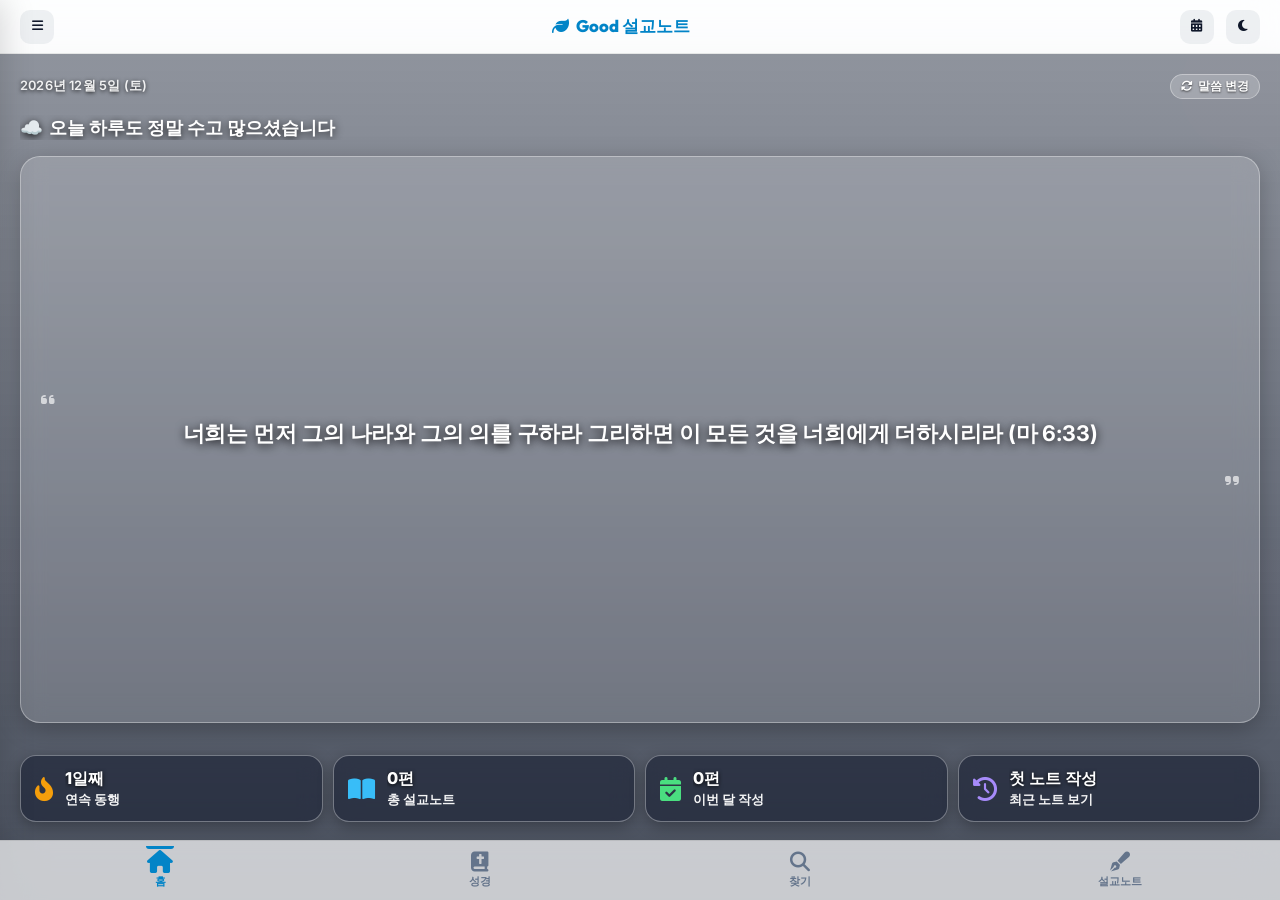
==== index.html @ 9d3edff2 "Initial sermon note app source" ====
<!DOCTYPE html>
<html lang="ko">
<head>
    <meta charset="UTF-8">
    <meta name="viewport" content="width=device-width, initial-scale=1.0, maximum-scale=1.0, user-scalable=no, interactive-widget=resizes-content">
    <title>Good 설교노트 예배앱</title>
    <meta http-equiv="Cache-Control" content="no-cache, no-store, must-revalidate">
    <meta http-equiv="Pragma" content="no-cache">
    <meta http-equiv="Expires" content="0">
    <link rel="stylesheet" href="style.css?v=20261003_0125">
    <link rel="stylesheet" href="modern.css?v=20261003_0125">
    <link rel="stylesheet" href="admin.css?v=20261003_0125">
    <link rel="preconnect" href="https://fonts.googleapis.com">
    <link rel="preconnect" href="https://fonts.gstatic.com" crossorigin>
    <link href="https://fonts.googleapis.com/css2?family=Inter:wght@400;600;800&family=Outfit:wght@500;700;800&family=Nanum+Gothic:wght@400;700;800&family=Nanum+Myeongjo:wght@400;700;800&family=Nanum+Pen+Script&display=swap" rel="stylesheet">
    <link rel="stylesheet" href="https://cdnjs.cloudflare.com/ajax/libs/font-awesome/6.4.0/css/all.min.css">
    
    <style>
        /* 모바일 네이티브 핀치줌 방지 (에디터 커스텀 줌만 작동하도록) */
        body {
            touch-action: pan-x pan-y;
        }
        
        /* 단일 페이지 모드: 페이지 네비게이터 관련 CSS 제거 */

        /* 자동 모드일 때는 성경구절 박스 완전 숨김 */
        .view-container.split-layout:not(.manual-mode) .reference-pane,
        #editor-bible-view:not(.manual-mode) #bible-view {
            display: none !important;
            height: 0 !important;
            min-height: 0 !important;
            max-height: 0 !important;
            border: none !important;
            overflow: hidden !important;
        }

        /* 모바일 화면 수동 모드: 성경 구절 패널을 설교제목 입력(스티키 헤더) 위에 배치 */
        @media (max-width: 768px) {
            .view-container.split-layout:not(.manual-mode) .reference-pane,
            #editor-bible-view:not(.manual-mode) #bible-view,
            .view-container.split-layout:not(.manual-mode) #bible-view {
                display: none !important;
                height: 0 !important;
                min-height: 0 !important;
                max-height: 0 !important;
                padding: 0 !important;
                margin: 0 !important;
                border: none !important;
                overflow: hidden !important;
            }
            .view-container.split-layout.manual-mode .editor-pane {
                display: contents !important;
            }
            .view-container.split-layout.manual-mode .reference-pane,
            #editor-bible-view.manual-mode #bible-view {
                order: 1 !important;
                display: flex !important;
                flex-direction: column !important;
                border-bottom: 2px solid var(--border-color) !important;
                border-top: none !important;
                box-shadow: 0 2px 8px rgba(0,0,0,0.06) !important;
                z-index: 10 !important;
                height: 42px !important;
                max-height: 42px !important;
            }
            .view-container.split-layout.manual-mode .reference-pane.has-verses,
            #editor-bible-view.manual-mode #bible-view.has-verses {
                height: 35dvh !important;
                max-height: 38dvh !important;
            }
            .view-container.split-layout.manual-mode .editor-sticky-header {
                order: 2 !important;
            }
            .view-container.split-layout.manual-mode .editor-area {
                order: 3 !important;
            }
            .editor-focused #editor-bible-view.manual-mode #bible-view {
                display: flex !important;
            }
        }
    </style>

    <!-- PWA Setup -->
    <link rel="manifest" href="manifest.json">
    <meta name="theme-color" content="#38bdf8">
    <meta name="mobile-web-app-capable" content="yes">
    <meta name="apple-mobile-web-app-capable" content="yes">
    <meta name="apple-mobile-web-app-status-bar-style" content="black-translucent">
    <meta name="apple-mobile-web-app-title" content="Good 설교노트">
    <link rel="apple-touch-icon" href="icon-192.png">
    <link rel="icon" type="image/png" href="icon-192.png">

    <!-- Chart.js for visitor graph -->
    <script src="https://cdn.jsdelivr.net/npm/chart.js"></script>
    <script src="https://cdnjs.cloudflare.com/ajax/libs/marked/4.3.0/marked.min.js"></script>

    <script>
        // 캐시 무효화 및 구 서비스 워커 자동 해제 (업데이트 즉시 반영)
        if ('serviceWorker' in navigator) {
            navigator.serviceWorker.getRegistrations().then(registrations => {
                for (let reg of registrations) reg.unregister();
            });
        }
        if ('caches' in window) {
            caches.keys().then(names => {
                for (let name of names) caches.delete(name);
            });
        }
    </script>
</head>
<body class="light-theme">
    <!-- App Custom Splash Screen -->
    <div id="app-splash-screen" style="
        position: fixed;
        inset: 0;
        z-index: 999999;
        background-color: #0f172a;
        background-image: url('splash_image.png');
        background-size: cover;
        background-position: center;
        display: flex;
        flex-direction: column;
        align-items: center;
        justify-content: center;
        transition: opacity 0.8s ease, visibility 0.8s ease;
    ">
        <div style="
            background: rgba(15, 23, 42, 0.7);
            backdrop-filter: blur(8px);
            -webkit-backdrop-filter: blur(8px);
            padding: 2rem 3rem;
            border-radius: 24px;
            text-align: center;
            color: #ffffff;
            box-shadow: 0 10px 40px rgba(0,0,0,0.5);
            display: flex;
            flex-direction: column;
            align-items: center;
            gap: 1rem;
        ">
            <div style="font-size: 3rem; color: #38bdf8; margin-bottom: 0.5rem;"><i class="fas fa-leaf"></i></div>
            <h1 style="font-size: 2rem; font-weight: 800; margin: 0; letter-spacing: -0.5px;">Good 설교노트</h1>
            <p style="font-size: 1rem; color: #e2e8f0; margin: 0; font-weight: 400;">은혜로운 시간을 기록하세요</p>
        </div>
    </div>

    <div class="app-container" id="main-app-container">
                <!-- 1. Home View -->
        <!-- Side Drawer Overlay -->
        <div id="side-drawer-overlay" class="side-drawer-overlay" onclick="closeSideDrawer()"></div>
        <!-- Side Drawer -->
        <div id="side-drawer" class="side-drawer">
            <div class="side-drawer-header">
                <div class="side-drawer-logo"><i class="fas fa-leaf"></i><span>Good 설교노트</span></div>
                <button class="icon-btn" onclick="closeSideDrawer()" style="margin-left:auto;"><i class="fas fa-times"></i></button>
            </div>
            <div class="side-drawer-menu">
                <button class="drawer-menu-item active" id="drawer-all-btn" onclick="switchHomeView('all')">
                    <i class="fas fa-th-list"></i>
                    <span>모두 보기</span>
                </button>
                <div class="drawer-divider"></div>
                <div class="drawer-section-title">예배별 보기</div>
                <div id="drawer-worship-btns"></div>
                <button class="drawer-menu-item drawer-add-btn" onclick="closeSideDrawer(); openWorshipModal();">
                    <i class="fas fa-plus"></i>
                    <span>예배 구분 추가</span>
                </button>
                <div class="drawer-divider"></div>
                <div class="drawer-section-title">기기 이동 / 데이터 관리</div>
                <button class="drawer-menu-item" id="drawer-export-btn" onclick="closeSideDrawer(); exportAppData();">
                    <i class="fas fa-file-export" style="color: #38bdf8;"></i>
                    <span>데이터 백업 (내보내기)</span>
                </button>
                <button class="drawer-menu-item" id="drawer-import-btn" onclick="closeSideDrawer(); triggerImportData();">
                    <i class="fas fa-file-import" style="color: #4ade80;"></i>
                    <span>데이터 복원 (가져오기)</span>
                </button>
                <input type="file" id="import-file-input" accept=".json" style="display:none;" onchange="handleImportFile(event)">
                <div style="margin-top: 1.5rem; padding: 0 0.5rem; font-size: 0.65rem; color: var(--text-muted); line-height: 1.5; opacity: 0.8;">
                    * 모든 설교 기록 및 녹음은 개인 기기에만 안전하게 저장됩니다.<br>
                    * 기기 변경 시 '데이터 백업'과 '데이터 복원'으로 저장된 내용들을 쉽게 옮길 수 있습니다.<br>
                    <br>
                    * AI 기능으로 인해 부득이하게 3주후 유료로 전환되며, 앱에 대한 수익금은 개척교회 성전 건축에 사용됩니다.
                </div>
            </div>
        </div>

        <section id="home-view" class="view-container active">
            <header class="home-header">
                <button class="icon-btn hamburger-btn" id="hamburger-btn" onclick="openSideDrawer()"><i class="fas fa-bars"></i></button>
                <div class="logo" style="cursor:pointer;" onclick="showMainHome()"><i class="fas fa-leaf"></i><span>Good 설교노트</span></div>
                <div class="header-actions">
                    <button class="user-identity-badge" id="user-identity-badge" style="display:none;"><i class="fas fa-user-circle"></i><span>로딩중...</span></button>
                    <button class="icon-btn" id="calendar-toggle-btn"><i class="fas fa-calendar-alt"></i></button>
                    <button class="icon-btn" id="theme-toggle-btn"><i class="fas fa-moon"></i></button>
                </div>
            </header>
            <div class="home-hero modern-faith-card" id="home-hero-card">
                <div class="faith-card-bg-overlay"></div>
                <div class="faith-card-body">
                    <!-- 상단 헤더: 날짜 & 말씀 변경 버튼 -->
                    <div class="faith-card-top-row">
                        <span class="faith-card-date" id="home-date"></span>
                        <button class="faith-refresh-btn" id="btn-refresh-verse" title="새로운 말씀 보기" type="button">
                            <i class="fas fa-sync-alt"></i> <span>말씀 변경</span>
                        </button>
                    </div>

                    <!-- 인사말 -->
                    <div class="home-hero-greeting faith-card-greeting" id="home-greeting"></div>

                    <!-- 중앙 은혜의 말씀 카드 -->
                    <div class="faith-verse-card">
                        <div class="faith-verse-quote-icon top"><i class="fas fa-quote-left"></i></div>
                        <div class="home-hero-verse faith-verse-text" id="home-verse">여호와는 나의 목자시니 내게 부족함이 없으리로다 (시 23:1)</div>
                        <div class="faith-verse-quote-icon bottom"><i class="fas fa-quote-right"></i></div>
                    </div>

                    <!-- 하단 신앙 동행 & 설교노트 요약 대시보드 -->
                    <div class="faith-summary-dashboard">
                        <div class="faith-summary-chip faith-chip-interactive" id="summary-visit-chip" title="꾸준한 은혜의 동행">
                            <i class="fas fa-fire-alt" style="color: #f59e0b;"></i>
                            <div class="summary-chip-info">
                                <span class="summary-chip-val" id="stat-visit-streak">1일째</span>
                                <span class="summary-chip-lbl">연속 동행</span>
                            </div>
                        </div>
                        <div class="faith-summary-chip faith-chip-interactive" id="summary-total-chip" title="작성된 전체 설교노트 (클릭 시 목록으로)">
                            <i class="fas fa-book-open" style="color: #38bdf8;"></i>
                            <div class="summary-chip-info">
                                <span class="summary-chip-val"><span id="stat-total">0</span>편</span>
                                <span class="summary-chip-lbl">총 설교노트</span>
                            </div>
                        </div>
                        <div class="faith-summary-chip faith-chip-interactive" id="summary-month-chip" title="이번 달에 기록한 설교노트 (클릭 시 목록으로)">
                            <i class="fas fa-calendar-check" style="color: #4ade80;"></i>
                            <div class="summary-chip-info">
                                <span class="summary-chip-val"><span id="stat-month">0</span>편</span>
                                <span class="summary-chip-lbl">이번 달 작성</span>
                            </div>
                        </div>
                        <div class="faith-summary-chip faith-chip-interactive" id="summary-latest-note-chip" title="가장 최근 설교노트 열기">
                            <i class="fas fa-history" style="color: #a78bfa;"></i>
                            <div class="summary-chip-info">
                                <span class="summary-chip-val" id="stat-latest-title">최근 작성</span>
                                <span class="summary-chip-lbl">최근 노트 보기</span>
                            </div>
                        </div>
                    </div>
                </div>
            </div>
            <!-- 설교노트 목록 영역 (하단 '설교노트' 탭을 누를 때 말씀카드 대신 보임) -->
            <div class="home-content" id="home-content-area" style="display: none;">
                <!-- 홈 뷰 모드 표시 -->
                <div class="home-view-mode-bar" id="home-view-mode-bar" style="display: flex; justify-content: space-between; align-items: center; gap: 8px;">
                    <span id="home-view-mode-label"><i class="fas fa-church"></i> 예배별 보기</span>
                    <div style="display: flex; gap: 6px; align-items: center;">
                        <button class="header-main-btn" onclick="openNoteMetaModal('create')" title="새 설교 글쓰기" style="background: linear-gradient(135deg, #0284c7, #38bdf8); color: white; border: none; padding: 5px 12px; font-size: 0.8rem; box-shadow: 0 2px 8px rgba(2, 132, 199, 0.3);">
                            <i class="fas fa-pen"></i> <span>새 설교 글쓰기</span>
                        </button>
                    </div>
                </div>
                <div id="home-note-list" class="home-note-list"></div>
                <div id="worship-type-list" class="home-note-list" style="display:none;"></div>
                <button class="home-fab" id="main-new-note-btn" title="새 설교노트 작성"><i class="fas fa-plus"></i></button>
                <div style="padding-bottom:6rem;"></div>
            </div>
        </section>

        <!-- 2. Editor & Bible View (Split Screen) -->
        <section id="editor-bible-view" class="view-container split-layout">
            <div class="editor-pane">
                <div class="editor-sticky-header">
                    <!-- Unified Header Row -->
                    <header class="editor-unified-header">
                        <button class="icon-btn back-btn" id="back-to-home" title="설교노트 목록으로"><i class="fas fa-arrow-left"></i></button>
                        <input type="text" id="note-title" class="title-input seamless-title" placeholder="설교 제목 입력...">
                        <div class="header-actions-right">
                            <button class="icon-btn" id="share-note-btn" title="카톡 공유"><i class="fas fa-share-alt"></i></button>
                            <button class="icon-btn" id="editor-more-options" title="더보기"><i class="fas fa-ellipsis-v"></i></button>
                        </div>
                    </header>

                    <!-- Floating More Menu -->
                    <div class="editor-more-menu popup-menu" id="editor-more-menu" style="display: none;">
                        <button class="menu-item" id="summary-btn"><i class="fas fa-magic"></i> AI 요약</button>
                        <button class="menu-item" id="edit-note-meta-btn"><i class="fas fa-info-circle"></i> 정보 수정</button>
                        <button class="menu-item" id="menu-record-list-btn"><i class="fas fa-list-ul"></i> 녹음 목록</button>
                        <button class="menu-item text-danger" id="delete-note-btn"><i class="fas fa-trash-alt"></i> 삭제</button>
                        <div class="menu-divider"></div>
                        <div class="menu-section-title">성경 모드</div>
                        <div class="segmented-control" id="auto-insert-toggle" style="margin: 5px 15px; justify-content: center;">
                            <button class="control-btn" data-mode="manual">수동</button>
                            <button class="control-btn" data-mode="auto">자동</button>
                        </div>
                        <div class="menu-section-title">성경 역본</div>
                        <div class="version-buttons" id="bible-version-btns" style="margin: 5px 15px; justify-content: center;">
                            <button class="v-btn active" data-version="NKRV">개역개정</button>
                            <button class="v-btn" data-version="KKJV">흠정역</button>
                        </div>
                    </div>

                    <!-- Single Scrolling Format Toolbar -->
                    <div class="rich-toolbar modern-format-toolbar">
                        <div class="tf-main-row" style="padding: 0 6px; width:100%; gap:4px; display: flex;">
                            <!-- 글씨 토글 버튼 -->
                            <button class="toolbar-btn-large tb-text-toggle" id="btn-text-toggle" title="글씨 서식" style="flex: 1; padding: 0 2px; font-size: 0.85rem;">
                                <i class="fas fa-font"></i><span>글씨</span>
                            </button>

                            <!-- 노트펜 토글 버튼 -->
                            <button class="toolbar-btn-large tb-notepen-toggle" id="btn-notepen-toggle" title="노트펜 서식" style="flex: 1; padding: 0 2px; font-size: 0.85rem;">
                                <i class="fas fa-pen-nib"></i><span>노트펜</span>
                            </button>

                            <!-- 배경 설정 버튼 -->
                            <button class="toolbar-btn-large" id="btn-page-style" title="노트 스타일 설정" style="flex: 1; padding: 0 2px; font-size: 0.85rem;">
                                <i class="fas fa-paint-roller"></i><span>배경</span>
                            </button>



                            <!-- 녹음 토글 버튼 -->
                            <button class="toolbar-btn-large" id="btn-record-toggle" title="설교 녹음" style="flex: 1; padding: 0 2px; font-size: 0.85rem;">
                                <i class="fas fa-microphone"></i><span>녹음</span>
                            </button>

                            <!-- 공통 되돌리기 버튼 -->
                            <button class="toolbar-btn-large" id="btn-unified-undo" title="되돌리기" style="flex-shrink: 0; padding: 0 5px; font-size: 0.85rem;">
                                <i class="fas fa-undo"></i>
                            </button>
                        </div>
                    </div>




                    <!-- Expandable Panels Container -->
                    <div class="expanded-panels-wrapper" style="width:100%; background:var(--bg-card); overflow-x:auto;">
                        <!-- 글씨 관련 패널 (토글) -->
                        <div class="text-format-panel" id="text-format-panel" style="display:none; flex-direction:column; padding:8px 12px;">
                            <div class="tf-main-row" style="gap:6px;">
                                <button class="toolbar-btn tb-style tb-bold" id="btn-bold" title="굵게"><i class="fas fa-bold"></i></button>
                                <button class="toolbar-btn tb-style tb-italic" id="btn-italic" title="기울임"><i class="fas fa-italic"></i></button>
                                
                                <div class="tb-divider"></div>
                                
                                <button class="toolbar-btn tb-color-font" id="btn-color-toggle" title="글자 색상"><i class="fas fa-font"></i></button>
                                <button class="toolbar-btn tb-highlight" id="btn-highlight-toggle" title="형광펜"><i class="fas fa-highlighter"></i></button>
                                
                                <div class="tb-divider"></div>

                                <!-- Font Size Trigger Button -->
                                <button class="toolbar-btn" id="btn-font-size-toggle" title="글자 크기" style="width: auto; padding: 0 6px;">
                                    <span id="current-font-size-display" style="font-size: 0.85rem; font-weight:bold;">17</span><i class="fas fa-chevron-down" style="font-size:0.6rem; margin-left:4px;"></i>
                                </button>

                                <!-- Font Family Trigger Button -->
                                <button class="toolbar-btn" id="btn-font-family-toggle" title="글꼴(폰트)" style="padding: 0 8px; width: auto; min-width: 80px; white-space: nowrap; flex-shrink: 0;">
                                    <span id="current-font-family-display" style="font-size: 0.85rem;">맑은고딕</span><i class="fas fa-chevron-down" style="font-size:0.6rem; margin-left:4px;"></i>
                                </button>

                            </div>

                            <div class="tf-expand-row" id="row-color-font" style="display: none; padding-top:8px;">
                                <i class="fas fa-font" style="color:var(--text-muted); font-size:14px; margin-right:2px;"></i>
                                <div class="color-swatch direct-swatch" style="background: #0f172a;" data-cmd="foreColor" data-color="#0f172a" title="검정"></div>
                                <div class="color-swatch direct-swatch" style="background: #ffffff; border: 1px solid #d1d5db;" data-cmd="foreColor" data-color="#ffffff" title="흰색"></div>
                                <div class="color-swatch direct-swatch" style="background: #ef4444;" data-cmd="foreColor" data-color="#ef4444" title="빨강"></div>
                                <div class="color-swatch direct-swatch" style="background: #22c55e;" data-cmd="foreColor" data-color="#22c55e" title="초록"></div>
                                <div class="color-swatch direct-swatch" style="background: #3b82f6;" data-cmd="foreColor" data-color="#3b82f6" title="파랑"></div>
                                <div class="color-swatch direct-swatch" style="background: #a855f7;" data-cmd="foreColor" data-color="#a855f7" title="보라"></div>
                            </div>

                            <div class="tf-expand-row" id="row-color-highlight" style="display: none; padding-top:8px;">
                                <i class="fas fa-highlighter" style="color:var(--text-muted); font-size:14px; margin-right:2px;"></i>
                                <div class="color-swatch direct-swatch" style="background: transparent; border: 1px dashed var(--text-muted);" data-cmd="backColor" data-color="rgba(0,0,0,0)" title="지우기"></div>
                                <div class="color-swatch direct-swatch" style="background: #fef08a;" data-cmd="backColor" data-color="#fef08a"></div>
                                <div class="color-swatch direct-swatch" style="background: #bbf7d0;" data-cmd="backColor" data-color="#bbf7d0"></div>
                                <div class="color-swatch direct-swatch" style="background: #bfdbfe;" data-cmd="backColor" data-color="#bfdbfe"></div>
                                <div class="color-swatch direct-swatch" style="background: #fbcfe8;" data-cmd="backColor" data-color="#fbcfe8"></div>
                            </div>

                            <div class="tf-expand-row" id="row-font-size-main" style="display: none; padding-top:8px; align-items:center; gap:8px; overflow-x:auto; flex-wrap:nowrap; white-space:nowrap; justify-content:flex-start;">
                                <button class="toolbar-btn" id="btn-fs-mode-toggle" style="flex-shrink:0; width:auto; padding: 6px 12px; font-size: 0.95rem; font-weight: bold; border: 1px solid var(--border-color);">개별</button>
                                
                                <div id="row-font-size-default" style="display: flex; align-items:center; flex-direction:row; gap:4px; flex-shrink:0;">
                                    <button class="toolbar-btn font-size-btn default-fs-btn" data-size="12" style="width: auto; padding: 4px 10px; font-size: 0.9rem;">12</button>
                                    <button class="toolbar-btn font-size-btn default-fs-btn" data-size="14" style="width: auto; padding: 4px 10px; font-size: 0.9rem;">14</button>
                                    <button class="toolbar-btn font-size-btn default-fs-btn" data-size="16" style="width: auto; padding: 4px 10px; font-size: 0.9rem;">16</button>
                                    <button class="toolbar-btn font-size-btn default-fs-btn active" data-size="17" style="width: auto; padding: 4px 10px; font-size: 0.9rem;">17</button>
                                    <button class="toolbar-btn font-size-btn default-fs-btn" data-size="18" style="width: auto; padding: 4px 10px; font-size: 0.9rem;">18</button>
                                    <button class="toolbar-btn font-size-btn default-fs-btn" data-size="20" style="width: auto; padding: 4px 10px; font-size: 0.9rem;">20</button>
                                    <button class="toolbar-btn font-size-btn default-fs-btn" data-size="24" style="width: auto; padding: 4px 10px; font-size: 0.9rem;">24</button>
                                </div>

                                <div id="row-font-size-indiv" style="display: none; align-items:center; flex-direction:row; gap:4px; flex-shrink:0;">
                                    <button class="toolbar-btn font-size-btn indiv-fs-btn" data-size="3" style="width: auto; padding: 4px 10px; font-size: 0.9rem;">12</button>
                                    <button class="toolbar-btn font-size-btn indiv-fs-btn" data-size="4" style="width: auto; padding: 4px 10px; font-size: 0.9rem;">14</button>
                                    <button class="toolbar-btn font-size-btn indiv-fs-btn" data-size="5" style="width: auto; padding: 4px 10px; font-size: 0.9rem;">16</button>
                                    <button class="toolbar-btn font-size-btn indiv-fs-btn" data-size="6" style="width: auto; padding: 4px 10px; font-size: 0.9rem;">18</button>
                                    <button class="toolbar-btn font-size-btn indiv-fs-btn" data-size="7" style="width: auto; padding: 4px 10px; font-size: 0.9rem;">24</button>
                                </div>
                            </div>

                            <div class="tf-expand-row" id="row-font-family-options" style="display: none; padding-top:12px; padding-bottom:12px; flex-direction:row; flex-wrap:nowrap; gap:20px; overflow-x:auto;">
                                <button class="toolbar-btn ff-btn active" data-family="'Malgun Gothic', '맑은 고딕', sans-serif" style="font-family: 'Malgun Gothic', '맑은 고딕', sans-serif; width: auto; padding: 8px 16px; white-space:nowrap; flex-shrink:0;">맑은고딕</button>
                                <button class="toolbar-btn ff-btn" data-family="'Batang', '바탕', serif" style="font-family: 'Batang', '바탕', serif; width: auto; padding: 8px 16px; white-space:nowrap; flex-shrink:0;">바탕</button>
                                <button class="toolbar-btn ff-btn" data-family="'Dotum', '돋움', sans-serif" style="font-family: 'Dotum', '돋움', sans-serif; width: auto; padding: 8px 16px; white-space:nowrap; flex-shrink:0;">돋움</button>
                                <button class="toolbar-btn ff-btn" data-family="'Gulim', '굴림', sans-serif" style="font-family: 'Gulim', '굴림', sans-serif; width: auto; padding: 8px 16px; white-space:nowrap; flex-shrink:0;">굴림</button>
                                <button class="toolbar-btn ff-btn" data-family="'Gungsuh', '궁서', serif" style="font-family: 'Gungsuh', '궁서', serif; width: auto; padding: 8px 16px; white-space:nowrap; flex-shrink:0;">궁서</button>
                                <button class="toolbar-btn ff-btn" data-family="'Inter', sans-serif" style="font-family: 'Inter', sans-serif; width: auto; padding: 8px 16px; white-space:nowrap; flex-shrink:0;">Inter</button>
                                <button class="toolbar-btn ff-btn" data-family="'Nanum Gothic', sans-serif" style="font-family: 'Nanum Gothic', sans-serif; width: auto; padding: 8px 16px; white-space:nowrap; flex-shrink:0;">나눔고딕</button>
                                <button class="toolbar-btn ff-btn" data-family="'Nanum Myeongjo', serif" style="font-family: 'Nanum Myeongjo', serif; width: auto; padding: 8px 16px; white-space:nowrap; flex-shrink:0;">나눔명조</button>
                                <button class="toolbar-btn ff-btn" data-family="'Nanum Pen Script', cursive" style="font-family: 'Nanum Pen Script', cursive; width: auto; padding: 8px 16px; white-space:nowrap; flex-shrink:0; font-size:1.1rem;">나눔펜</button>
                            </div>
                        </div>

                        <!-- 노트펜 서식 패널 (토글) -->
                        <div class="notepen-format-panel" id="notepen-format-panel" style="display:none; flex-direction:column; padding:8px 12px;">
                            <div class="tf-main-row" style="gap:6px;">
                                <button class="toolbar-btn tb-pen-draw" id="btn-pen-draw-toggle" title="펜쓰기">
                                    <i class="fas fa-pen"></i><span style="font-size:0.7rem;margin-left:4px;">펜쓰기</span>
                                </button>
                                <button class="toolbar-btn tb-pen-highlighter" id="btn-pen-highlight-toggle" title="형광펜">
                                    <i class="fas fa-highlighter"></i><span style="font-size:0.7rem;margin-left:4px;">형광펜</span>
                                </button>
                                <button class="toolbar-btn tb-pen-eraser" id="btn-pen-eraser" title="지우기">
                                    <i class="fas fa-eraser"></i><span style="font-size:0.7rem;margin-left:4px;">지우기</span>
                                </button>

                                <div class="tb-divider"></div>
                                
                                <button class="toolbar-btn pen-clear-btn" id="btn-pen-clear" title="전체 지우기" style="color:#ef4444;">
                                    <i class="fas fa-trash-alt"></i>
                                </button>
                            </div>
                        </div>

                        <!-- 펜쓰기 세부 옵션 -->
                        <div class="tf-expand-row" id="row-pen-draw-options" style="display:none; padding: 6px 12px; gap: 12px;">
                            <div class="pen-color-btns">
                                <button class="pen-color-btn active" data-mode="pen" data-color="#1e293b" style="background:#1e293b;" title="검정"></button>
                                <button class="pen-color-btn" data-mode="pen" data-color="#ef4444" style="background:#ef4444;" title="빨강"></button>
                                <button class="pen-color-btn" data-mode="pen" data-color="#3b82f6" style="background:#3b82f6;" title="파랑"></button>
                                <button class="pen-color-btn" data-mode="pen" data-color="#22c55e" style="background:#22c55e;" title="초록"></button>
                                <button class="pen-color-btn" data-mode="pen" data-color="#a855f7" style="background:#a855f7;" title="보라"></button>
                            </div>
                            <div class="tb-divider"></div>
                            <button class="toolbar-btn pen-size-btn" data-mode="pen" data-size="1" title="아주 가늘게"><span style="display:block;width:1px;height:14px;background:currentColor;border-radius:2px;"></span></button>
                            <button class="toolbar-btn pen-size-btn active" data-mode="pen" data-size="2" title="가늘게"><span style="display:block;width:2px;height:14px;background:currentColor;border-radius:2px;"></span></button>
                            <button class="toolbar-btn pen-size-btn" data-mode="pen" data-size="4" title="보통"><span style="display:block;width:4px;height:14px;background:currentColor;border-radius:2px;"></span></button>
                            <button class="toolbar-btn pen-size-btn" data-mode="pen" data-size="7" title="굵게"><span style="display:block;width:7px;height:14px;background:currentColor;border-radius:2px;"></span></button>
                            <button class="toolbar-btn pen-size-btn" data-mode="pen" data-size="12" title="아주 굵게"><span style="display:block;width:12px;height:14px;background:currentColor;border-radius:2px;"></span></button>
                        </div>

                        <!-- 형광펜 세부 옵션 -->
                        <div class="tf-expand-row" id="row-pen-highlight-options" style="display:none; padding: 6px 12px; gap: 12px;">
                            <div class="pen-color-btns">
                                <button class="pen-color-btn" data-mode="highlighter" data-color="rgba(254, 240, 138, 0.4)" style="background:#fef08a;" title="노랑"></button>
                                <button class="pen-color-btn" data-mode="highlighter" data-color="rgba(187, 247, 208, 0.4)" style="background:#bbf7d0;" title="초록"></button>
                                <button class="pen-color-btn" data-mode="highlighter" data-color="rgba(191, 219, 254, 0.4)" style="background:#bfdbfe;" title="파랑"></button>
                                <button class="pen-color-btn" data-mode="highlighter" data-color="rgba(251, 207, 232, 0.4)" style="background:#fbcfe8;" title="분홍"></button>
                            </div>
                            <div class="tb-divider"></div>
                            <button class="toolbar-btn pen-size-btn" data-mode="highlighter" data-size="10" title="가늘게"><span style="display:block;width:10px;height:14px;background:currentColor;border-radius:2px;opacity:0.6;"></span></button>
                            <button class="toolbar-btn pen-size-btn" data-mode="highlighter" data-size="16" title="보통"><span style="display:block;width:16px;height:14px;background:currentColor;border-radius:2px;opacity:0.6;"></span></button>
                            <button class="toolbar-btn pen-size-btn" data-mode="highlighter" data-size="24" title="굵게"><span style="display:block;width:24px;height:14px;background:currentColor;border-radius:2px;opacity:0.6;"></span></button>
                        </div>

                        <!-- 지우개 세부 옵션 -->
                        <div class="tf-expand-row" id="row-pen-eraser-options" style="display:none; padding: 6px 12px; gap: 12px; justify-content: center;">
                            <span style="font-size: 0.8rem; color: var(--text-muted); align-self: center;">지우개 크기:</span>
                            <button class="toolbar-btn pen-size-btn" data-mode="eraser" data-size="10" title="작게">
                                <span style="display:block;width:10px;height:10px;border:1px solid currentColor;border-radius:50%;"></span>
                            </button>
                            <button class="toolbar-btn pen-size-btn active" data-mode="eraser" data-size="25" title="보통">
                                <span style="display:block;width:20px;height:20px;border:1px solid currentColor;border-radius:50%;"></span>
                            </button>
                            <button class="toolbar-btn pen-size-btn" data-mode="eraser" data-size="50" title="크게">
                                <span style="display:block;width:30px;height:30px;border:1px solid currentColor;border-radius:50%;"></span>
                            </button>
                        </div>

                        <!-- Hidden by default, toggled by btn-page-style -->
                        <div class="page-style-panel" id="page-style-panel" style="display: none; flex-direction:column; padding:8px 12px;">
                            <div class="tf-main-row" style="gap:40px; flex-wrap:nowrap; overflow-x:auto; white-space:nowrap; padding-bottom: 4px;">
                                <button class="toolbar-btn" id="btn-bg-color-toggle" style="width:auto !important; height:auto !important; padding: 4px 10px !important; font-size: 0.85rem !important; flex-shrink:0;"><i class="fas fa-palette" style="margin-right:4px;"></i>배경색</button>
                                <button class="toolbar-btn" id="btn-line-style-toggle" style="width:auto !important; height:auto !important; padding: 4px 10px !important; font-size: 0.85rem !important; flex-shrink:0;"><i class="fas fa-bars" style="margin-right:4px;"></i>줄모양</button>
                                <button class="toolbar-btn" id="btn-line-height-toggle" style="width:auto !important; height:auto !important; padding: 4px 10px !important; font-size: 0.85rem !important; flex-shrink:0;"><i class="fas fa-arrows-alt-v" style="margin-right:4px;"></i>줄간격</button>
                            </div>
                            
                            <div class="style-panel-row" id="row-bg-color" style="display: none; margin-top: 4px;">
                                <div class="bg-swatches-scroll" id="bg-swatches" style="display:flex; gap:12px; flex-wrap:nowrap; overflow-x:auto; padding-bottom:8px;">
                                    <button class="bg-swatch active" data-bg="default" style="flex-shrink:0; background: var(--bg-dark); border: 2px solid var(--accent-primary);"></button>
                                    <button class="bg-swatch" data-bg="#fff8e7" style="flex-shrink:0; background: #fff8e7;"></button>
                                    <button class="bg-swatch" data-bg="#f0fdf4" style="flex-shrink:0; background: #f0fdf4;"></button>
                                    <button class="bg-swatch" data-bg="#eff6ff" style="flex-shrink:0; background: #eff6ff;"></button>
                                    <button class="bg-swatch" data-bg="#fdf4ff" style="flex-shrink:0; background: #fdf4ff;"></button>
                                    <button class="bg-swatch" data-bg="#fff1f2" style="flex-shrink:0; background: #fff1f2;"></button>
                                    <button class="bg-swatch" data-bg="#1e293b" style="flex-shrink:0; background: #1e293b;"></button>
                                    <button class="bg-swatch" data-bg="#422006" style="flex-shrink:0; background: #422006;"></button>
                                </div>
                            </div>
                            <div class="style-panel-row" id="row-line-style" style="display: none; margin-top: 4px; flex-wrap:nowrap; overflow-x:auto; white-space:nowrap; gap:12px; padding-bottom:8px;">
                                <button class="notestyle-btn active" id="note-style-none" data-style="none" style="flex-shrink:0; padding:6px 14px;"><i class="fas fa-file"></i> 기본</button>
                                <button class="notestyle-btn" id="note-style-lined" data-style="lined" style="flex-shrink:0; padding:6px 14px;"><i class="fas fa-align-justify"></i> 줄</button>
                                <button class="notestyle-btn" id="note-style-grid" data-style="grid" style="flex-shrink:0; padding:6px 14px;"><i class="fas fa-th"></i> 격자</button>
                                <button class="notestyle-btn" id="note-style-dotted" data-style="dotted" style="flex-shrink:0; padding:6px 14px;"><i class="fas fa-braille"></i> 점선</button>
                                <button class="notestyle-btn" id="note-style-music" data-style="music" style="flex-shrink:0; padding:6px 14px;"><i class="fas fa-music"></i> 악보</button>
                            </div>
                            <div class="style-panel-row" id="row-line-height" style="display: none; margin-top: 4px; justify-content:center; gap:20px;">
                                <button class="notestyle-btn" id="lh-decrease" style="padding:10px 20px;"><i class="fas fa-compress-alt"></i></button>
                                <span id="lh-display" style="font-weight:700; width:40px; text-align:center; color:var(--text-main); font-size:1.2rem;">1.7</span>
                                <button class="notestyle-btn" id="lh-increase" style="padding:10px 20px;"><i class="fas fa-expand-alt"></i></button>
                            </div>
                        </div>
                    </div><!-- end expanded-panels-wrapper -->

                    <!-- 실시간 받아쓰기 안내 및 상태 바 -->
                    <div id="stt-live-banner" class="stt-live-banner" style="display:none; padding: 6px 12px; background: rgba(16, 185, 129, 0.12); border-top: 1px solid rgba(16, 185, 129, 0.25); border-bottom: 1px solid rgba(16, 185, 129, 0.25); align-items: center; justify-content: space-between; font-size: 0.85rem; width: 100%; box-sizing: border-box;">
                        <div style="display: flex; align-items: center; gap: 8px; flex: 1; min-width: 0;">
                            <span style="display:inline-block; width:9px; height:9px; border-radius:50%; background:#10b981; flex-shrink:0; box-shadow: 0 0 6px #10b981;"></span>
                            <span id="stt-live-text" style="font-weight: 600; color: var(--text-main); overflow: hidden; text-overflow: ellipsis; white-space: nowrap;">🎙️ 실시간 받아쓰기 중... 말씀하세요</span>
                        </div>
                        <button id="btn-stt-stop-banner" type="button" style="margin-left: 8px; flex-shrink: 0; background: #ef4444; color: #ffffff; border: none; border-radius: 6px; padding: 3px 10px; font-size: 0.78rem; font-weight: bold; cursor: pointer;">완료</button>
                    </div>
                </div><!-- end editor-sticky-header -->

                <div class="editor-area" id="editor-area-wrap">
                    <!-- Pages will be dynamically generated by app.js here -->
                </div>
            </div>

            <aside class="reference-pane" id="bible-view">
                <div class="panel-header" style="padding: 4px 8px; min-height: 32px;">
                    <h3 style="margin: 0; font-size: 0.9rem; line-height: 1;"><i class="fas fa-bible"></i> 성경구절</h3>
                    <div class="header-actions" style="display: flex; align-items: center; gap: 6px;">
                        <div class="bible-font-control" style="display: flex; align-items: center; gap: 1px; background: var(--bg-hover); border-radius: 4px; padding: 1px; pointer-events: auto !important;">
                            <button class="icon-btn" id="btn-bible-font-decrease" title="글씨 작게" style="padding: 0; font-size: 0.6rem; width: 16px; height: 16px; min-width: 16px; display: flex; align-items: center; justify-content: center; touch-action: manipulation; pointer-events: auto !important;"><i class="fas fa-minus"></i></button>
                            <span id="bible-font-display" style="font-size: 0.65rem; font-weight: bold; width: 14px; text-align: center; color: var(--text-main); line-height: 1;">15</span>
                            <button class="icon-btn" id="btn-bible-font-increase" title="글자 크게" style="padding: 0; font-size: 0.6rem; width: 16px; height: 16px; min-width: 16px; display: flex; align-items: center; justify-content: center; touch-action: manipulation; pointer-events: auto !important;"><i class="fas fa-plus"></i></button>
                        </div>
                        <span class="verse-count" id="verse-count">0</span>
                    </div>
                </div>
                <div id="verse-gallery" class="verse-gallery">
                    <!-- Verses here -->
                </div>
            </aside>
        </section>

        <!-- 3. Calendar View (Overlay) -->
        <section id="calendar-view" class="view-container calendar-overlay">
            <div class="calendar-card">
                <header class="calendar-header">
                    <button id="prev-month" class="icon-btn"><i class="fas fa-chevron-left"></i></button>
                    <h3 id="calendar-month-year">2026년 5월</h3>
                    <button id="next-month" class="icon-btn"><i class="fas fa-chevron-right"></i></button>
                    <button id="close-calendar" class="icon-btn close-btn"><i class="fas fa-times"></i></button>
                </header>
                <div class="calendar-grid-header">
                    <span>일</span><span>월</span><span>화</span><span>수</span><span>목</span><span>금</span><span>토</span>
                </div>
                <div id="calendar-days" class="calendar-days">
                    <!-- Days injected here -->
                </div>
                <!-- Sliding Pane for Date Notes -->
                <div class="calendar-notes-pane" id="calendar-notes-pane">
                    <header class="pane-header">
                        <button id="back-to-calendar" class="icon-btn pane-back-btn" title="달력으로"><i class="fas fa-chevron-left"></i></button>
                        <h4 id="calendar-pane-date">일자 표시</h4>
                        <button id="close-calendar-pane" class="icon-btn pane-close-btn" title="닫기"><i class="fas fa-times"></i></button>
                    </header>
                    <div id="calendar-pane-list" class="pane-list">
                        <!-- Clicked date sermons list -->
                    </div>
                </div>
            </div>
        </section>

        <!-- 4. Admin View -->
        <section id="admin-view" class="view-container">
            <header class="admin-header">
                <div class="logo">
                    <i class="fas fa-shield-alt"></i>
                    <span>관리자 대시보드</span>
                </div>
                <div class="header-actions">
                    <button class="icon-btn" id="exit-admin-btn" title="관리자 모드 종료">
                        <i class="fas fa-sign-out-alt"></i> 종료
                    </button>
                </div>
            </header>
            <div class="admin-content">
                <div class="admin-stats-container" style="display: flex; justify-content: space-between; margin-bottom: 1.5rem; background: var(--bg-card); padding: 1rem; border-radius: 12px; box-shadow: 0 4px 6px -1px rgba(0, 0, 0, 0.1);">
                    <div style="text-align: center; flex: 1; border-right: 1px solid var(--border-color);">
                        <div style="font-size: 0.8rem; color: var(--text-muted); margin-bottom: 0.3rem;">사용자수</div>
                        <div id="admin-stat-users" style="font-size: 1.5rem; font-weight: 700; color: var(--accent-primary);">0</div>
                    </div>
                    <div style="text-align: center; flex: 1; border-right: 1px solid var(--border-color);">
                        <div style="font-size: 0.8rem; color: var(--text-muted); margin-bottom: 0.3rem;">글입력수</div>
                        <div id="admin-stat-notes" style="font-size: 1.5rem; font-weight: 700; color: var(--accent-primary);">0</div>
                    </div>
                    <div style="text-align: center; flex: 1;">
                        <div style="font-size: 0.8rem; color: var(--text-muted); margin-bottom: 0.3rem;">방문수</div>
                        <div id="admin-stat-visits" style="font-size: 1.5rem; font-weight: 700; color: var(--accent-primary);">0</div>
                    </div>
                </div>
                
                <!-- Visitor Chart Area -->
                <div class="admin-chart-container" style="background: var(--bg-card); border-radius: 12px; padding: 1rem; box-shadow: 0 4px 6px -1px rgba(0, 0, 0, 0.1); margin-bottom: 1.5rem;">
                    <div style="font-size: 0.9rem; font-weight: 600; color: var(--text-main); margin-bottom: 0.8rem; display: flex; align-items: center; gap: 0.5rem;"><i class="fas fa-chart-line" style="color: var(--accent-primary);"></i> 일간 방문자 추이</div>
                    <div style="position: relative; height: 180px; width: 100%;">
                        <canvas id="visitorChart"></canvas>
                    </div>
                </div>
                
                <div class="admin-search-container" style="display: flex; gap: 0.5rem; margin-bottom: 1.5rem;">
                    <div style="position: relative; flex: 1;">
                        <i class="fas fa-search" style="position: absolute; left: 1rem; top: 50%; transform: translateY(-50%); color: var(--text-muted);"></i>
                        <input type="text" id="admin-user-search" placeholder="성도명을 검색하세요" class="modal-input" style="width: 100%; padding-left: 2.5rem; margin: 0; box-sizing: border-box;">
                    </div>
                    <button id="admin-show-users-btn" class="large-save-btn" style="margin: 0; white-space: nowrap; width: auto; padding: 0 1rem; font-size: 0.85rem; background: var(--accent-secondary); box-sizing: border-box;">전체 사용자</button>
                </div>

                <div class="section-title">조회 결과</div>
                <p style="font-size: 0.85rem; color: var(--text-muted); margin-bottom: 1rem;">
                    * 성도명을 검색하거나 전체 사용자 버튼을 클릭하세요.
                </p>
                <div id="admin-user-list">
                    <!-- Loaded dynamically via JS -->
                </div>
            </div>
        </section>

        <!-- 5. Bible Reader View -->
        <section id="bible-reader-view" class="view-container tab-view">
            <header class="bible-reader-header">
                <div style="display: flex; align-items: center; gap: 8px;">
                    <div class="bible-reader-title">
                        <i class="fas fa-bible"></i>
                        <span>성경</span>
                    </div>
                </div>
                <div class="bible-version-toggle" id="reader-version-toggle">
                    <button class="rv-btn active" data-version="NKRV">개역개정</button>
                    <button class="rv-btn" data-version="KKJV">흠정역</button>
                </div>
            </header>

            <!-- Quick Verse Search Bar (약어로 성경구절 찾기: 요 1 1, 요 1:1 등) -->
            <div class="bible-quick-search-bar" id="bible-quick-search-bar">
                <div class="quick-search-wrap">
                    <i class="fas fa-search quick-search-icon"></i>
                    <input type="text" id="bible-quick-input" placeholder="약어로 구절 찾기 (예: 요 1 1, 요 1:1, 롬 8:28)" autocomplete="off">
                    <button id="bible-quick-btn" class="quick-search-btn" type="button">찾기</button>
                </div>
            </div>

            <!-- Breadcrumb Navigation -->
            <div class="bible-breadcrumb" id="bible-breadcrumb">
                <span class="bc-item active" data-level="books"><i class="fas fa-book"></i> 목록</span>
            </div>

            <!-- Book List -->
            <div class="bible-content-area" id="bible-content-area">
                <div id="bible-book-list" class="bible-book-list">
                    <!-- Rendered by JS -->
                </div>
                <div id="bible-chapter-grid" class="bible-chapter-grid" style="display:none;">
                    <!-- Rendered by JS -->
                </div>
                <div id="bible-verse-view" class="bible-verse-view" style="display:none;">
                    <!-- Rendered by JS -->
                </div>
            </div>
        </section>

        <!-- 6. Bible Search View -->
        <section id="bible-search-view" class="view-container tab-view">
            <header class="bible-search-header">
                <div style="display: flex; align-items: center; gap: 8px;">
                    <div class="bible-search-title">
                        <i class="fas fa-search"></i>
                        <span>성경 찾기</span>
                    </div>
                </div>
                <div class="bible-version-toggle" id="search-version-toggle">
                    <button class="rv-btn active" data-version="NKRV">개역개정</button>
                    <button class="rv-btn" data-version="KKJV">흠정역</button>
                </div>
            </header>
            <div class="bible-search-bar">
                <div class="search-input-wrap">
                    <i class="fas fa-search"></i>
                    <input type="text" id="bible-search-input" placeholder="검색어를 입력하세요 (예: 사랑, 믿음, 은혜)" autocomplete="off">
                    <button class="search-clear-btn" id="search-clear-btn" style="display:none;"><i class="fas fa-times"></i></button>
                </div>
            </div>
            <div class="bible-search-status" id="bible-search-status" style="display:none;"></div>
            <div class="bible-search-results" id="bible-search-results">
                <div class="search-empty-state">
                    <i class="fas fa-bible" style="font-size: 3rem; color: var(--accent-primary); opacity: 0.3; margin-bottom: 1rem;"></i>
                    <p>성경 말씀을 검색해보세요</p>
                    <p style="font-size: 0.8rem; color: var(--text-muted);">개역개정 또는 흠정역에서 키워드로 검색합니다</p>
                </div>
            </div>
        </section>

        <!-- Bottom Tab Bar -->
        <nav id="bottom-tab-bar" class="bottom-tab-bar">
            <button class="tab-btn active" data-tab="home" id="tab-home">
                <i class="fas fa-home"></i>
                <span>홈</span>
            </button>
            <button class="tab-btn" data-tab="bible" id="tab-bible">
                <i class="fas fa-bible"></i>
                <span>성경</span>
            </button>
            <button class="tab-btn" data-tab="search" id="tab-search">
                <i class="fas fa-search"></i>
                <span>찾기</span>
            </button>
            <button class="tab-btn" data-tab="sermon" id="tab-sermon">
                <i class="fas fa-pen-fancy"></i>
                <span>설교노트</span>
            </button>
        </nav>

    </div> <!-- End of app-container -->

    <!-- Admin Password Modal -->
    <div id="admin-password-modal" class="modal-overlay identity-modal-overlay" style="z-index: 10100;">
        <div class="modal-card identity-modal-card">
            <header class="modal-header" style="justify-content: center; margin-bottom: 1rem;">
                <div class="identity-logo" style="margin-bottom: 0;">
                    <i class="fas fa-lock"></i>
                    <span>관리자 인증</span>
                </div>
            </header>
            <div class="modal-body" style="display: flex; flex-direction: column; gap: 1rem;">
                <p style="font-size: 0.85rem; text-align: center; color: var(--text-muted); line-height: 1.4;">
                    관리자용 비밀번호를 입력해주세요.
                </p>
                <div class="identity-form-group">
                    <input type="password" id="input-admin-password" class="modal-input identity-input" placeholder="비밀번호 입력" autocomplete="off" style="text-align: center; letter-spacing: 0.2rem; font-size: 1.1rem;">
                </div>
                <div style="display: flex; gap: 0.5rem; margin-top: 0.5rem;">
                    <button id="admin-password-cancel-btn" class="large-save-btn" style="background: rgba(100, 116, 139, 0.15); color: var(--text-main); border: 1px solid var(--border-color); box-shadow: none; flex: 1;">취소</button>
                    <button id="admin-password-confirm-btn" class="large-save-btn" style="flex: 1; margin-top: 0;">확인</button>
                </div>
            </div>
        </div>
    </div>

    <!-- Record List Modal -->
    <div id="record-list-modal" class="modal-overlay identity-modal-overlay" style="z-index: 10100;">
        <div class="modal-card identity-modal-card" style="max-width: 400px; width: 90%;">
            <header class="modal-header" style="justify-content: space-between; margin-bottom: 1rem;">
                <div class="identity-logo" style="margin-bottom: 0; display: flex; align-items: center; gap: 0.5rem;">
                    <i class="fas fa-list-ul"></i>
                    <span style="font-size: 1.1rem;">녹음 목록</span>
                </div>
                <button id="record-list-close-btn" class="icon-btn" style="background: transparent; border: none; color: var(--text-main); font-size: 1.2rem;"><i class="fas fa-times"></i></button>
            </header>
            <div class="modal-body" style="display: flex; flex-direction: column; gap: 1rem; max-height: 60vh; overflow-y: auto;">
                <div id="record-list-container" style="display: flex; flex-direction: column; gap: 0.5rem;">
                    <!-- Record items will be injected here -->
                </div>
            </div>
        </div>
    </div>

    <!-- User Identity Modal (소셜 로그인 - 제거됨) -->
    <div id="user-identity-modal" class="modal-overlay identity-modal-overlay" style="display: none !important;">
        <div class="modal-card identity-modal-card">
            <div class="identity-modal-header">
                <div class="identity-logo">
                    <i class="fas fa-leaf"></i>
                    <span>Good 설교노트 예배앱</span>
                </div>
                <p class="identity-subtitle">소셜 계정으로 로그인하시면<br>모든 기기에서 기록이 연동됩니다.</p>
            </div>
            <div class="modal-body" style="display: flex; flex-direction: column; gap: 1rem;">
                <button id="btn-login-google" class="large-save-btn" style="background: white; color: #3c4043; border: 1px solid #dadce0; font-weight: 600; display: flex; align-items: center; justify-content: center; gap: 0.5rem;">
                    <img src="https://www.gstatic.com/firebasejs/ui/2.0.0/images/auth/google.svg" style="width: 18px; height: 18px;" />
                    Google로 로그인
                </button>
                <button id="btn-login-kakao" class="large-save-btn" style="background: #FEE500; color: #000000; border: none; font-weight: 600; display: flex; align-items: center; justify-content: center; gap: 0.5rem;">
                    <i class="fas fa-comment"></i>
                    카카오로 로그인
                </button>
                <button id="btn-login-naver" class="large-save-btn" style="background: #03C75A; color: #FFFFFF; border: none; font-weight: 600; display: flex; align-items: center; justify-content: center; gap: 0.5rem;">
                    <strong style="font-size: 1.2rem; margin-right: -2px;">N</strong>
                    네이버로 로그인
                </button>
                <div id="naverIdLogin" style="display:none;"></div>
                
                <button id="btn-guest-login" class="large-save-btn" style="background: rgba(100, 116, 139, 0.15); color: var(--text-main); border: 1px solid var(--border-color); box-shadow: none; margin-top: 0.5rem;">로그인 없이 시작하기</button>
            </div>
        </div>
    </div>

    <!-- Mobile Record Choice Modal -->
    <div id="mobile-record-choice-modal" class="modal-overlay" style="z-index: 10100;">
        <div class="modal-card" style="max-width: 360px; width: 90%; text-align: center;">
            <header class="modal-header" style="justify-content: center; margin-bottom: 0.8rem;">
                <h3 style="font-size: 1.1rem;"><i class="fas fa-microphone-alt" style="color: var(--accent-primary); margin-right: 6px;"></i>녹음 방식 선택</h3>
            </header>
            <div class="modal-body" style="display: flex; flex-direction: column; gap: 0.8rem;">
                <p style="font-size: 0.88rem; color: var(--text-muted); margin: 0; line-height: 1.4;">
                    원하시는 녹음 방식을 선택하세요.
                </p>
                <button id="btn-mobile-rec-only" class="large-save-btn" style="background: linear-gradient(135deg, #0284c7, #2563eb); color: white; display: flex; align-items: center; justify-content: center; gap: 0.5rem; margin-top: 0.5rem;">
                    <i class="fas fa-microphone"></i> 🎙️ 음성 녹음만 (오디오 보관)
                </button>
                <button id="btn-mobile-stt-only" class="large-save-btn" style="background: linear-gradient(135deg, #10b981, #059669); color: white; display: flex; align-items: center; justify-content: center; gap: 0.5rem; margin-top: 0;">
                    <i class="fas fa-keyboard"></i> ✍️ 실시간 받아쓰기 (노트에 즉시 작성)
                </button>
                <button id="btn-mobile-rec-cancel" class="large-save-btn" style="background: rgba(100, 116, 139, 0.15); color: var(--text-main); border: 1px solid var(--border-color); box-shadow: none; margin-top: 0.2rem;">취소</button>
            </div>
        </div>
    </div>

    <!-- Summary Modal -->
    <div id="summary-modal" class="modal-overlay" style="z-index: 10000;">
        <div class="modal-card">
            <header class="modal-header">
                <h3>설교 요약</h3>
                <button id="close-summary-modal" class="icon-btn close-btn" title="닫기"><i class="fas fa-times"></i></button>
            </header>
            <div class="modal-body" style="display: flex; flex-direction: column; gap: 1rem;">
                <div id="summary-content" style="font-size: 0.9rem; line-height: 1.6; color: var(--text-main); background: var(--bg-card); padding: 1rem; border-radius: 8px; border: 1px solid var(--border-color); max-height: 300px; overflow-y: auto;"></div>
                <div style="display: flex; gap: 0.5rem;">
                    <button id="summary-delete-btn" class="large-save-btn" style="flex: 1; background: #95a5a6; color: white; border: none; font-size: 0.9rem;"><i class="fas fa-trash-alt"></i> 삭제</button>
                    <button id="summary-share-btn" class="large-save-btn" style="flex: 1; background: #fee500; color: #000000; border: none; font-size: 0.9rem;"><i class="fas fa-comment"></i> 카톡</button>
                    <button id="summary-ok-btn" class="large-save-btn" style="flex: 1; margin-top: 0;">확인</button>
                </div>
            </div>
        </div>
    </div>

    <!-- Add Worship Type Modal -->
    <div id="worship-modal" class="modal-overlay">
        <div class="modal-card">
            <header class="modal-header">
                <h3>새 예배 구분 추가</h3>
                <button id="close-worship-modal" class="icon-btn close-btn" title="닫기"><i class="fas fa-times"></i></button>
            </header>
            <div class="modal-body">
                <input type="text" id="new-worship-name" class="modal-input" placeholder="예: 주일예배, 금요예배, 청년부예배">
                <button id="save-worship-type" class="large-save-btn">추가하기</button>
            </div>
        </div>
    </div>


    <!-- New Sermon Setup Modal -->
    <div id="new-note-modal" class="modal-overlay">
        <div class="modal-card">
            <header class="modal-header">
                <h3 id="meta-modal-title">새 설교 기록 시작</h3>
                <button id="close-new-note-modal" class="icon-btn close-btn" title="닫기"><i class="fas fa-times"></i></button>
            </header>
            <div class="modal-body" style="display: flex; flex-direction: column; gap: 1rem;">
                <div class="form-group" style="display: flex; flex-direction: column; gap: 0.35rem; align-items: flex-start; width: 100%;">
                    <label style="font-size: 0.8rem; font-weight: 800; color: var(--text-muted);">예배 구분 (프로젝트)</label>
                    <select id="modal-note-worship-type" class="modal-input" style="width: 100%; appearance: none; -webkit-appearance: none; background-image: url('data:image/svg+xml;charset=US-ASCII,%3Csvg%20xmlns%3D%22http%3A%2F%2Fwww.w3.org%2F2000%2Fsvg%22%20width%3D%22292.4%22%20height%3D%22292.4%22%3E%3Cpath%20fill%3D%22%2364748B%22%20d%3D%22M287%2069.4a17.6%2017.6%200%200%200-13-5.4H18.4c-5%200-9.3%201.8-12.9%205.4A17.6%2017.6%200%200%200%200%2082.2c0%205%201.8%209.3%205.4%2012.9l128%20127.9c3.6%203.6%207.8%205.4%2012.8%205.4s9.2-1.8%2012.8-5.4L287%2095c3.5-3.5%205.4-7.8%205.4-12.8%200-5-1.9-9.2-5.5-12.8z%22%2F%3E%3C%2Fsvg%3E'); background-repeat: no-repeat; background-position: right 12px top 50%; background-size: 10px auto; padding-right: 30px;">
                        <!-- Injected via JS -->
                    </select>
                </div>
                <div class="form-group" style="display: flex; flex-direction: column; gap: 0.35rem; align-items: flex-start; width: 100%;">
                    <label style="font-size: 0.8rem; font-weight: 800; color: var(--text-muted);">예배 날짜</label>
                    <input type="date" id="modal-note-date" class="modal-input" style="width: 100%;">
                </div>
                <footer class="modal-footer" style="margin-top: 1.5rem;">
                    <button class="primary-btn" id="save-new-note" style="width: 100%; border-radius: 12px; padding: 1rem; font-weight: 700;">시작하기</button>
                </footer>
            </div> <!-- End modal-body -->
        </div> <!-- End modal-card -->
    </div> <!-- End modal-overlay -->


    <script src="https://cdnjs.cloudflare.com/ajax/libs/marked/4.3.0/marked.min.js"></script>
    <!-- Firebase SDK (Compat) -->
    <!-- Summary Loading Overlay -->
    <div id="summary-loading-overlay" style="
        display: none;
        position: fixed;
        inset: 0;
        background: rgba(0,0,0,0.55);
        backdrop-filter: blur(6px);
        -webkit-backdrop-filter: blur(6px);
        z-index: 99999;
        align-items: center;
        justify-content: center;
        flex-direction: column;
        gap: 1.2rem;
    ">
        <div style="
            background: var(--bg-card);
            border-radius: 24px;
            padding: 2rem 2.5rem;
            display: flex;
            flex-direction: column;
            align-items: center;
            gap: 1rem;
            box-shadow: 0 20px 60px rgba(0,0,0,0.3);
            min-width: 220px;
            text-align: center;
        ">
            <div style="
                width: 52px; height: 52px;
                border: 4px solid rgba(2,132,199,0.2);
                border-top-color: var(--accent-primary);
                border-radius: 50%;
                animation: spin 0.9s linear infinite;
            "></div>
            <div style="font-size: 1rem; font-weight: 700; color: var(--text-main);">AI 요약 중입니다</div>
            <div style="font-size: 0.8rem; color: var(--text-muted);">잠시만 기다려 주세요...</div>
        </div>
    </div>

    <div id="toast" class="toast">저장되었습니다.</div>
    <script src="app.js?v=20261003_0125"></script>
</body>
</html>
---- style.css ----
:root {
    /* Default: Light Theme */
    --bg-dark: #f8fafc;
    --bg-card: #ffffff;
    --bg-sidebar: #ffffff;
    --accent-primary: #0284c7;
    --accent-secondary: #4f46e5;
    --text-main: #0f172a;
    --text-muted: #64748b;
    --border-color: rgba(0, 0, 0, 0.08);
    --glass-bg: rgba(255, 255, 255, 0.7);
    --shadow-lg: 0 10px 25px -5px rgba(0, 0, 0, 0.05);
    --transition-smooth: all 0.3s cubic-bezier(0.4, 0, 0.2, 1);
}

body.dark-theme {
    --bg-dark: #0f172a;
    --bg-card: rgba(30, 41, 59, 0.7);
    --bg-sidebar: #1e293b;
    --accent-primary: #38bdf8;
    --accent-secondary: #818cf8;
    --text-main: #f8fafc;
    --text-muted: #94a3b8;
    --border-color: rgba(255, 255, 255, 0.1);
    --glass-bg: rgba(15, 23, 42, 0.8);
    --shadow-lg: 0 20px 50px rgba(0, 0, 0, 0.3);
}

* {
    margin: 0;
    padding: 0;
    box-sizing: border-box;
    -webkit-font-smoothing: antialiased;
}

html, body {
    margin: 0;
    padding: 0;
    width: 100%;
    height: 100%;
    overflow: hidden !important;
    position: fixed;
    top: 0;
    left: 0;
    right: 0;
    bottom: 0;
}

body {
    font-family: 'Inter', 'Pretendard', sans-serif;
    background-color: var(--bg-dark);
    color: var(--text-main);
    transition: background-color 0.5s ease;
}

h1, h2, h3, .logo {
    font-family: 'Outfit', sans-serif;
}

.app-container {
    position: absolute;
    top: 0;
    bottom: 0;
    left: 0;
    right: 0;
    display: flex;
    flex-direction: column;
    overflow: hidden;
}

/* View Containers */
.view-container {
    display: none;
    height: 100vh;
    width: 100vw;
    overflow-y: auto;
    background: var(--bg-dark);
}

.view-container.active {
    display: flex;
    flex-direction: column;
}

/* ============================================================
   HOME SCREEN - PREMIUM REDESIGN
   ============================================================ */

/* Top Bar */
.home-header {
    padding: 0.6rem 1.25rem;
    display: flex;
    justify-content: space-between;
    align-items: center;
    background: var(--glass-bg);
    backdrop-filter: blur(16px);
    -webkit-backdrop-filter: blur(16px);
    border-bottom: 1px solid var(--border-color);
    position: sticky;
    top: 0;
    z-index: 100;
    flex-shrink: 0;
}

.home-header .logo {
    font-size: 1.05rem;
    font-weight: 800;
    display: flex;
    align-items: center;
    gap: 0.4rem;
    color: var(--accent-primary);
}

/* Hero Banner */
.home-hero {
    background: linear-gradient(135deg, var(--accent-primary) 0%, var(--accent-secondary) 100%);
    padding: 1.4rem 1.4rem 1.2rem;
    display: flex;
    justify-content: space-between;
    align-items: flex-end;
    flex-shrink: 0;
    position: relative;
    overflow: visible;
}

.home-hero::before {
    content: '';
    position: absolute;
    top: -30px; right: -30px;
    width: 130px; height: 130px;
    border-radius: 50%;
    background: rgba(255,255,255,0.07);
}

.home-hero::after {
    content: '';
    position: absolute;
    bottom: -40px; right: 60px;
    width: 90px; height: 90px;
    border-radius: 50%;
    background: rgba(255,255,255,0.05);
}

.home-hero-greeting {
    font-size: clamp(0.85rem, 4vw, 1.05rem);
    font-weight: 700;
    color: #ffffff;
    text-shadow: 0 1px 4px rgba(0,0,0,0.9), 0 0 2px rgba(0,0,0,0.7);
    margin-bottom: 0.3rem;
    white-space: nowrap;
    overflow: hidden;
    text-overflow: ellipsis;
}

.home-hero-verse {
    font-size: clamp(0.75rem, 3.8vw, 0.92rem);
    font-weight: 600;
    color: #ffffff;
    margin-bottom: 0.5rem;
    text-shadow: 0 1px 4px rgba(0,0,0,0.9), 0 0 2px rgba(0,0,0,0.7);
    line-height: 1.4;
    white-space: normal;
    word-break: keep-all;
    overflow: visible;
}

.home-hero-date {
    font-size: clamp(0.65rem, 3vw, 0.78rem);
    color: #ffffff;
    text-shadow: 0 1px 3px rgba(0,0,0,0.9);
    font-weight: 500;
    white-space: nowrap;
    overflow: hidden;
    text-overflow: ellipsis;
}

.home-stats {
    display: flex;
    flex-direction: column;
    align-items: flex-end;
    gap: 0.35rem;
    z-index: 2;
    flex-shrink: 0;
    color: #ffffff;
    text-shadow: 0 1px 4px rgba(0,0,0,0.9), 0 0 2px rgba(0,0,0,0.7);
}

.stat-chip {
    font-size: 0.7rem;
    font-weight: 700;
    background: rgba(0,0,0,0.45);
    color: #ffffff;
    border: 1px solid rgba(255,255,255,0.2);
    padding: 0.25rem 0.6rem;
    border-radius: 20px;
    display: flex;
    align-items: center;
    gap: 0.3rem;
    white-space: nowrap;
    backdrop-filter: blur(4px);
}

/* Home Scrollable Area */
.home-content {
    flex: 1;
    overflow-y: auto;
    -webkit-overflow-scrolling: touch;
    padding: 0;
    position: relative;
}

/* Filter Tabs */
.filter-tabs-wrapper {
    display: flex;
    align-items: center;
    padding: 0.75rem 1rem 0.5rem;
    gap: 0.4rem;
    background: var(--bg-dark);
    position: sticky;
    top: 0;
    z-index: 50;
    border-bottom: 1px solid var(--border-color);
}

.filter-tabs {
    display: flex;
    gap: 0.4rem;
    overflow-x: auto;
    scrollbar-width: none;
    flex: 1;
    padding-bottom: 2px;
}

.filter-tabs::-webkit-scrollbar { display: none; }

.filter-tab {
    white-space: nowrap;
    padding: 0.35rem 0.85rem;
    border-radius: 20px;
    font-size: 0.78rem;
    font-weight: 700;
    border: 1.5px solid var(--border-color);
    background: transparent;
    color: var(--text-muted);
    cursor: pointer;
    transition: all 0.2s;
    flex-shrink: 0;
}

.filter-tab:hover {
    border-color: var(--accent-primary);
    color: var(--accent-primary);
}

.filter-tab.active {
    background: var(--accent-primary);
    border-color: var(--accent-primary);
    color: white;
}

.filter-tab-add {
    width: 30px; height: 30px;
    border-radius: 50%;
    border: 1.5px dashed var(--border-color);
    background: transparent;
    color: var(--text-muted);
    font-size: 0.75rem;
    display: flex;
    align-items: center;
    justify-content: center;
    cursor: pointer;
    flex-shrink: 0;
    transition: all 0.2s;
}

.filter-tab-add:hover {
    border-color: var(--accent-primary);
    color: var(--accent-primary);
}

/* Note Cards List */
.home-note-list {
    display: flex;
    flex-direction: column;
    gap: 0;
    padding: 0.75rem 1rem;
}

.note-group-header {
    font-size: 0.7rem;
    font-weight: 800;
    color: var(--text-muted);
    text-transform: uppercase;
    letter-spacing: 0.08em;
    margin: 1rem 0 0.5rem;
    display: flex;
    align-items: center;
    gap: 0.4rem;
}

.note-group-header::after {
    content: '';
    flex: 1;
    height: 1px;
    background: var(--border-color);
}

/* Rich Note Card */
.note-card {
    background: var(--bg-card);
    border: 1px solid var(--border-color);
    padding: 0;
    border-radius: 16px;
    display: flex;
    cursor: pointer;
    transition: all 0.2s cubic-bezier(0.4,0,0.2,1);
    box-shadow: 0 2px 8px rgba(0,0,0,0.04);
    overflow: hidden;
    margin-bottom: 0.65rem;
}

.note-card:hover {
    transform: translateY(-2px);
    box-shadow: 0 8px 24px rgba(0,0,0,0.1);
    border-color: var(--accent-primary);
}

.note-card:active {
    transform: scale(0.98);
}

.note-card-date-badge {
    display: flex;
    flex-direction: column;
    align-items: center;
    justify-content: center;
    min-width: 52px;
    padding: 0.75rem 0.5rem;
    background: linear-gradient(160deg, var(--accent-primary), var(--accent-secondary));
    color: white;
    flex-shrink: 0;
    border-radius: 0;
}

.note-card-date-day {
    font-size: 1.4rem;
    font-weight: 800;
    line-height: 1;
    font-family: 'Outfit', sans-serif;
}

.note-card-date-month {
    font-size: 0.6rem;
    font-weight: 700;
    opacity: 0.85;
    text-transform: uppercase;
    letter-spacing: 0.05em;
    margin-top: 2px;
}

.note-card-info {
    flex: 1;
    padding: 0.75rem 0.9rem;
    display: flex;
    flex-direction: column;
    gap: 0.3rem;
    min-width: 0;
}

.note-card-info h4 {
    font-size: 0.9rem;
    font-weight: 700;
    color: var(--text-main);
    white-space: nowrap;
    overflow: hidden;
    text-overflow: ellipsis;
    line-height: 1.3;
}

.note-card-info p {
    font-size: 0.7rem;
    color: var(--text-muted);
    display: flex;
    align-items: center;
    gap: 0.3rem;
}

.note-card-tags {
    display: flex;
    gap: 0.3rem;
    flex-wrap: wrap;
    margin-top: 0.1rem;
}

.note-card-chevron {
    display: flex;
    align-items: center;
    padding: 0 0.75rem 0 0.25rem;
    color: var(--text-muted);
    opacity: 0.4;
    font-size: 0.65rem;
}

.pane-worship-tag {
    font-size: 0.62rem !important;
    font-weight: 700 !important;
    color: var(--accent-primary) !important;
    background: rgba(2, 132, 199, 0.1) !important;
    padding: 2px 7px !important;
    border-radius: 20px !important;
    border: 1px solid rgba(2,132,199,0.2) !important;
    margin-bottom: 0 !important;
    margin-right: 0 !important;
}

/* FAB Button */
.home-fab {
    position: fixed;
    bottom: calc(60px + env(safe-area-inset-bottom, 0px) + 1.25rem);
    right: 1.25rem;
    width: 56px;
    height: 56px;
    border-radius: 50%;
    background: linear-gradient(135deg, var(--accent-primary), var(--accent-secondary));
    color: white;
    border: none;
    font-size: 1.4rem;
    display: flex;
    align-items: center;
    justify-content: center;
    cursor: pointer;
    box-shadow: 0 6px 20px rgba(2,132,199,0.45);
    transition: all 0.25s cubic-bezier(0.34, 1.56, 0.64, 1);
    z-index: 500;
}

.home-fab:hover {
    transform: scale(1.1) rotate(45deg);
    box-shadow: 0 10px 28px rgba(2,132,199,0.55);
}

.home-fab:active {
    transform: scale(0.92) rotate(45deg);
}

/* Section Title (keep for other views) */
.section-title {
    font-size: 0.85rem;
    font-weight: 800;
    color: var(--text-muted);
    text-transform: uppercase;
    letter-spacing: 0.08em;
    margin-bottom: 0.75rem;
    padding-left: 0;
    border-left: none;
    padding: 0.5rem 1rem 0;
}

/* Empty state */
.empty-state {
    text-align: center;
    padding: 3rem 1.5rem;
    color: var(--text-muted);
}

.empty-state-icon {
    font-size: 3rem;
    margin-bottom: 1rem;
    opacity: 0.3;
}

.empty-state-title {
    font-size: 1rem;
    font-weight: 700;
    margin-bottom: 0.4rem;
    color: var(--text-main);
}

.empty-state-desc {
    font-size: 0.82rem;
    line-height: 1.6;
}


/* Calendar Overlay */
.calendar-overlay {
    position: fixed;
    top: 0;
    left: 0;
    z-index: 3000;
    background: rgba(15, 23, 42, 0.55);
    backdrop-filter: blur(12px);
    -webkit-backdrop-filter: blur(12px);
    display: none;
    align-items: center;
    justify-content: center;
    padding: 1rem;
    height: 100vh;
    width: 100vw;
}

.calendar-overlay.active {
    display: flex;
}

.calendar-card {
    background: var(--bg-sidebar);
    width: 100%;
    max-width: 420px;
    border-radius: 28px;
    padding: 1.5rem 1.75rem 2rem;
    border: 1px solid rgba(255,255,255,0.12);
    box-shadow: 0 32px 64px -12px rgba(0,0,0,0.4), 0 0 0 1px rgba(255,255,255,0.05) inset;
    animation: calendarIn 0.35s cubic-bezier(0.34, 1.56, 0.64, 1);
    position: relative;
    overflow: hidden;
}

/* Subtle top gradient accent */
.calendar-card::before {
    content: '';
    position: absolute;
    top: 0; left: 0; right: 0;
    height: 3px;
    background: linear-gradient(90deg, #38bdf8, #818cf8, #34d399);
    border-radius: 28px 28px 0 0;
}

@keyframes calendarIn {
    from { opacity: 0; transform: scale(0.88) translateY(24px); }
    to { opacity: 1; transform: scale(1) translateY(0); }
}

@keyframes spin {
    from { transform: rotate(0deg); }
    to { transform: rotate(360deg); }
}

@keyframes fadeInUp {
    from { opacity: 0; transform: translateY(12px); }
    to { opacity: 1; transform: translateY(0); }
}

.calendar-header {
    display: flex;
    justify-content: space-between;
    align-items: center;
    margin-bottom: 1.5rem;
    padding: 0 0.25rem;
}

.calendar-header h3 {
    font-size: 1.25rem;
    font-weight: 800;
    color: var(--text-main);
    letter-spacing: -0.3px;
}

.calendar-grid-header {
    display: grid;
    grid-template-columns: repeat(7, 1fr);
    text-align: center;
    font-weight: 700;
    font-size: 0.75rem;
    margin-bottom: 0.75rem;
    letter-spacing: 0.5px;
}

/* 일요일 빨강, 토요일 파랑 */
.calendar-grid-header span:first-child {
    color: #ef4444;
}
.calendar-grid-header span:last-child {
    color: #3b82f6;
}
.calendar-grid-header span:not(:first-child):not(:last-child) {
    color: var(--text-muted);
}

.calendar-days {
    display: grid;
    grid-template-columns: repeat(7, 1fr);
    gap: 6px;
}

.calendar-day {
    aspect-ratio: 1;
    display: flex;
    flex-direction: column;
    align-items: center;
    justify-content: center;
    font-size: 0.9rem;
    font-weight: 600;
    border-radius: 14px;
    cursor: pointer;
    transition: all 0.18s cubic-bezier(0.4, 0, 0.2, 1);
    position: relative;
    color: var(--text-main);
    user-select: none;
}

/* 일요일 */
.calendar-day.sunday {
    color: #ef4444;
}
/* 토요일 */
.calendar-day.saturday {
    color: #3b82f6;
}


.calendar-day:hover {
    background: rgba(56, 189, 248, 0.12);
    transform: scale(1.08);
    box-shadow: 0 4px 12px rgba(56,189,248,0.15);
}

.calendar-day.today {
    background: linear-gradient(135deg, rgba(56, 189, 248, 0.18), rgba(129, 140, 248, 0.12));
    color: var(--accent-primary) !important;
    font-weight: 900;
    border: 2px solid rgba(56, 189, 248, 0.4);
    box-shadow: 0 4px 14px rgba(56,189,248,0.2);
}

.calendar-day.has-note::after {
    content: '';
    position: absolute;
    bottom: 5px;
    left: 50%;
    transform: translateX(-50%);
    width: 5px;
    height: 5px;
    background: var(--accent-primary);
    border-radius: 50%;
    box-shadow: 0 0 6px rgba(56,189,248,0.6);
}

.calendar-day.selected {
    background: linear-gradient(135deg, #38bdf8, #818cf8);
    color: #ffffff !important;
    font-weight: 800;
    box-shadow: 0 6px 18px rgba(56,189,248,0.4);
    transform: scale(1.1);
}

.calendar-day.empty {
    cursor: default;
    pointer-events: none;
}

.header-actions {
    display: flex;
    align-items: center;
    gap: 0.75rem;
}

.version-buttons {
    display: flex;
    background: rgba(100, 116, 139, 0.1);
    padding: 2px;
    border-radius: 10px;
    gap: 2px;
}

.v-btn {
    border: none;
    background: none;
    padding: 6px 12px;
    border-radius: 8px;
    font-size: 0.82rem;
    font-weight: 800;
    color: var(--text-muted);
    cursor: pointer;
    transition: var(--transition-smooth);
    white-space: nowrap;
}

.v-btn.active {
    background: var(--bg-card);
    color: var(--accent-primary);
    box-shadow: 0 2px 8px rgba(0,0,0,0.08);
}

body.dark-theme .v-btn.active {
    background: var(--accent-primary);
    color: #fff;
}

.version-select {
    background: var(--bg-dark);
    color: var(--text-main);
    border: 1px solid var(--border-color);
    border-radius: 8px;
    padding: 4px 8px;
    font-size: 0.8rem;
    font-family: inherit;
    font-weight: 600;
    cursor: pointer;
    outline: none;
}

.version-tag {
    font-size: 0.7rem;
    background: rgba(100, 116, 139, 0.1);
    color: var(--text-muted);
    padding: 2px 6px;
    border-radius: 4px;
    margin-right: 6px;
    font-weight: 800;
    vertical-align: middle;
}

.calendar-day {
    aspect-ratio: 1;
    display: flex;
    align-items: center;
    justify-content: center;
    font-size: 1rem;
    border-radius: 14px;
    cursor: pointer;
    transition: var(--transition-smooth);
    position: relative;
    color: var(--text-main);
}

.calendar-day:hover {
    background: rgba(100, 116, 139, 0.1);
}

.calendar-day.today {
    background: rgba(2, 132, 199, 0.1);
    color: var(--accent-primary);
    font-weight: 800;
}

.calendar-day.has-note::after {
    content: '';
    position: absolute;
    bottom: 8px;
    width: 5px;
    height: 5px;
    background: var(--accent-primary);
    border-radius: 50%;
}

.calendar-day.selected {
    background: var(--accent-primary);
    color: #ffffff;
}

/* Split Layout & Editor */
.view-container.split-layout {
    display: none;
    flex-direction: row;
}

.view-container.split-layout.active {
    display: flex;
    overflow: hidden;
}

.editor-pane {
    flex: 1;
    display: flex;
    flex-direction: column;
    border-right: 1px solid var(--border-color);
    overflow: hidden; /* Contain scroll inside editor-area */
}

.top-bar {
    min-height: 48px;
    display: flex;
    align-items: center;
    justify-content: space-between;
    padding: 0.5rem 1rem;
    gap: 0.5rem;
    background: transparent;
    border-bottom: 1px solid rgba(0, 0, 0, 0.04);
    flex-wrap: wrap;
    z-index: 10;
}

.title-row {
    background: transparent;
    padding: 0.4rem 1.25rem;
    border-bottom: 1px solid rgba(0, 0, 0, 0.04);
    display: flex;
    align-items: center;
    z-index: 9;
}

.title-row .title-input {
    width: 100%;
    font-size: 1.15rem;
    font-weight: 800;
    color: var(--text-main);
    background: none;
    border: none;
    outline: none;
}

.actions {
    display: flex;
    align-items: center;
    gap: 0.5rem;
    flex-wrap: wrap;
}

.icon-btn.small-btn {
    font-size: 0.85rem;
    font-weight: 800;
    width: 38px;
    height: 38px;
    border-radius: 10px;
    background: rgba(100, 116, 139, 0.05);
}

.back-btn {
    width: 42px;
    height: 42px;
    border-radius: 10px;
    background: rgba(100, 116, 139, 0.1);
    border: none;
    color: var(--text-main);
    display: flex;
    align-items: center;
    justify-content: center;
    cursor: pointer;
}

.back-btn:hover {
    background: rgba(100, 116, 139, 0.2);
}

.title-input {
    background: none;
    border: none;
    color: var(--text-main);
    caret-color: var(--text-main) !important;
    font-size: 1.05rem;
    font-weight: 800;
    outline: none;
    flex: 1;
    min-width: 0; /* Important: allow shrinking */
}

.delete-btn {
    background: transparent;
    color: var(--text-muted) !important;
    opacity: 0.5;
    transition: var(--transition-smooth);
}

.delete-btn:hover {
    background: rgba(239, 68, 68, 0.1) !important;
    color: #ef4444 !important;
    opacity: 1;
}

/* Rich Toolbar */
.rich-toolbar {
    display: flex;
    align-items: center;
    padding: 0.4rem 0.75rem;
    gap: 0.3rem;
    background: transparent;
    border-bottom: 1px solid rgba(0, 0, 0, 0.04);
    flex-wrap: nowrap;
    overflow-x: auto;
    overflow-y: hidden;
    scrollbar-width: none;
    -webkit-overflow-scrolling: touch;
    z-index: 8;
}

.rich-toolbar::-webkit-scrollbar {
    display: none;
}

/* Row 3: Formatting toolbar */
.toolbar-row-format {
    padding: 0.35rem 0.75rem;
    gap: 0.25rem;
    background: var(--bg-card);
    z-index: 55; /* 하단 툴바(actions)보다 높게 설정하여 팔레트가 겹칠 때 최상단으로 보이게 함 */
}

/* Row 4: Action toolbar */
.toolbar-row-actions {
    padding: 0.35rem 0.75rem;
    gap: 0.5rem;
    background: rgba(100, 116, 139, 0.04);
    border-top: none;
    justify-content: flex-start;
    flex-wrap: nowrap;
    overflow-x: auto;
}

/* Toolbar divider */
.tb-divider {
    width: 1px;
    height: 22px;
    background: var(--border-color);
    margin: 0 0.2rem;
    flex-shrink: 0;
}

.toolbar-group {
    display: flex;
    align-items: center;
    gap: 0.15rem;
    padding-right: 0.6rem;
    margin-right: 0.2rem;
    border-right: 1px solid var(--border-color);
    flex-shrink: 0;
}

.toolbar-group:last-child {
    border-right: none;
    margin-right: 0;
    padding-right: 0;
}

.toolbar-actions-right {
    margin-left: auto;
    border-right: none !important;
    gap: 0.4rem !important;
    padding-right: 0 !important;
}

/* Base toolbar button */
.toolbar-btn {
    width: 28px;
    height: 28px;
    border-radius: 6px;
    border: none;
    background: none;
    color: var(--text-main);
    cursor: pointer;
    display: flex;
    align-items: center;
    justify-content: center;
    transition: all 0.15s ease;
    font-size: 0.75rem;
    flex-shrink: 0;
}

.toolbar-btn:hover {
    transform: scale(1.08);
}

.toolbar-btn:active {
    transform: scale(0.92);
}

/* Colored toolbar buttons - Row 3 */
.tb-bold {
    background: rgba(30, 64, 175, 0.12);
    color: #2563eb;
    font-weight: 900;
}
.tb-bold:hover { background: rgba(30, 64, 175, 0.22) !important; color: #1d4ed8 !important; }

.tb-italic {
    background: rgba(124, 58, 237, 0.12);
    color: #7c3aed;
}
.tb-italic:hover { background: rgba(124, 58, 237, 0.22) !important; color: #6d28d9 !important; }

.tb-color-font {
    background: rgba(239, 68, 68, 0.12);
    color: #dc2626;
}
.tb-color-font:hover { background: rgba(239, 68, 68, 0.22) !important; color: #b91c1c !important; }

.tb-highlight {
    background: rgba(234, 179, 8, 0.15);
    color: #b45309;
}
.tb-highlight:hover { background: rgba(234, 179, 8, 0.28) !important; color: #92400e !important; }

.tb-size-down {
    background: rgba(100, 116, 139, 0.12);
    color: var(--text-muted);
    font-size: 0.75rem;
}
.tb-size-down:hover { background: rgba(100, 116, 139, 0.22) !important; }

.tb-size-up {
    background: rgba(100, 116, 139, 0.12);
    color: var(--text-muted);
    font-size: 0.75rem;
}
.tb-size-up:hover { background: rgba(100, 116, 139, 0.22) !important; }

.tb-undo {
    background: rgba(100, 116, 139, 0.10);
    color: var(--text-muted);
    font-size: 0.82rem;
}
.tb-undo:hover { background: rgba(100, 116, 139, 0.2) !important; }

/* Row 4: Action Buttons */
.action-toolbar-btn {
    display: inline-flex;
    align-items: center;
    gap: 4px;
    padding: 0 11px;
    height: 30px;
    border-radius: 20px;
    border: none;
    font-size: 0.78rem;
    font-weight: 700;
    cursor: pointer;
    transition: all 0.18s ease;
    white-space: nowrap;
    flex-shrink: 0;
    letter-spacing: 0.01em;
}

.action-toolbar-btn:active { transform: scale(0.94); }

.btn-meta {
    background: rgba(2, 132, 199, 0.12);
    color: var(--accent-primary);
}
.btn-meta:hover { background: rgba(2, 132, 199, 0.22); transform: scale(1.04); }

.btn-kakao {
    background: #fee500;
    color: #000;
}
.btn-kakao:hover { background: #fdd800; transform: scale(1.04); box-shadow: 0 3px 10px rgba(254,229,0,0.5); }

.btn-summary {
    background: linear-gradient(135deg, var(--accent-primary), var(--accent-secondary));
    color: white;
    box-shadow: 0 3px 10px rgba(2, 132, 199, 0.35);
}
.btn-summary:hover { box-shadow: 0 4px 14px rgba(2, 132, 199, 0.5); transform: scale(1.04); }

.btn-delete {
    background: rgba(239, 68, 68, 0.1);
    color: #ef4444;
    margin-left: auto;
}
.btn-delete:hover { background: rgba(239, 68, 68, 0.2); transform: scale(1.04); }

.toolbar-summary-btn {
    display: inline-flex;
    align-items: center;
    gap: 5px;
    width: auto !important;
    padding: 0 14px !important;
    font-size: 0.85rem !important;
    font-weight: 700;
    background: linear-gradient(135deg, var(--accent-primary), var(--accent-secondary)) !important;
    color: white !important;
    border-radius: 20px !important;
    border: none !important;
    white-space: nowrap;
    box-shadow: 0 3px 10px rgba(2, 132, 199, 0.35);
    letter-spacing: 0.02em;
}

.toolbar-summary-btn:hover {
    background: linear-gradient(135deg, var(--accent-secondary), var(--accent-primary)) !important;
    transform: scale(1.04) !important;
    box-shadow: 0 4px 14px rgba(2, 132, 199, 0.5);
    color: white !important;
}

.toolbar-select {
    background: rgba(100, 116, 139, 0.08);
    border: 1px solid var(--border-color);
    color: var(--text-main);
    padding: 3px 6px;
    border-radius: 6px;
    font-size: 0.75rem;
    font-weight: 600;
    outline: none;
    cursor: pointer;
    max-width: 70px;
}


.color-picker-container {
    position: relative;
    display: flex;
    align-items: center;
}

.color-palette {
    position: static;
    background: transparent; 
    border: none;
    padding: 0 4px 0 8px;
    display: none; /* Toggle via JS */
    flex-direction: row;
    align-items: center;
    gap: 8px;
    box-shadow: none;
    min-width: auto;
}

body.dark-theme .color-palette {
    background: transparent; 
}

.color-palette.show {
    display: flex;
}

.color-swatch {
    width: 34px;
    height: 34px;
    border-radius: 50%;
    cursor: pointer;
    border: 2px solid transparent;
    transition: var(--transition-smooth);
}

.color-swatch:hover {
    transform: scale(1.15);
    border-color: var(--accent-primary);
}

.editor-sticky-header {
    display: flex;
    flex-direction: column;
    /* Premium glassmorphic background */
    background: linear-gradient(135deg, rgba(248, 250, 252, 0.95) 0%, rgba(226, 232, 240, 0.95) 100%);
    backdrop-filter: blur(12px);
    -webkit-backdrop-filter: blur(12px);
    border-bottom: 1px solid rgba(0, 0, 0, 0.08);
    box-shadow: 0 4px 20px -5px rgba(0, 0, 0, 0.05);
    flex-shrink: 0;
    position: sticky;
    top: 0;
    z-index: 50;
}

body.dark-theme .editor-sticky-header {
    background: linear-gradient(135deg, rgba(15, 23, 42, 0.95) 0%, rgba(30, 41, 59, 0.95) 100%);
    border-bottom: 1px solid rgba(255, 255, 255, 0.1);
    box-shadow: 0 4px 20px -5px rgba(0, 0, 0, 0.4);
}

body.dark-theme .top-bar,
body.dark-theme .title-row,
body.dark-theme .rich-toolbar,
body.dark-theme .toolbar-row-notestyle {
    border-bottom-color: rgba(255, 255, 255, 0.05);
}

.editor-area {
    flex: 1;
    padding: 0 !important;
    padding-bottom: 20vh !important;
    background: var(--bg-card) !important;
    overflow-y: auto; /* Only this area scrolls */
    -webkit-overflow-scrolling: touch;
}

#sermon-editor {
    width: 100%;
    min-height: 100%;
    color: var(--text-main);
    caret-color: var(--text-main) !important;
    font-family: 'Malgun Gothic', '돋움', sans-serif;
    font-size: 1.1rem;
    line-height: 1.7;
    outline: none;
    word-break: break-word;
}

#sermon-editor:empty:before {
    content: attr(placeholder);
    color: var(--text-muted);
    pointer-events: none;
    display: block;
}

/* =========================================================
   Note Style Toolbar (Row 5)
   ========================================================= */
.toolbar-row-notestyle {
    padding: 0.3rem 0.75rem;
    gap: 0.4rem;
    background: transparent;
    border-bottom: none;
    flex-wrap: nowrap;
    overflow-x: auto;
    align-items: center;
}

.notestyle-label {
    font-size: 0.72rem;
    font-weight: 700;
    color: var(--text-muted);
    white-space: nowrap;
    flex-shrink: 0;
    margin-right: 0.1rem;
}

.notestyle-btn {
    display: inline-flex;
    align-items: center;
    gap: 4px;
    padding: 0 9px;
    height: 26px;
    border-radius: 14px;
    border: 1.5px solid var(--border-color);
    background: none;
    color: var(--text-muted);
    font-size: 0.72rem;
    font-weight: 600;
    cursor: pointer;
    transition: all 0.15s ease;
    white-space: nowrap;
    flex-shrink: 0;
}

.notestyle-btn:hover {
    border-color: var(--accent-primary);
    color: var(--accent-primary);
    background: rgba(2, 132, 199, 0.06);
}

.notestyle-btn.active {
    border-color: var(--accent-primary);
    background: var(--accent-primary);
    color: white;
}

.bg-swatch {
    width: 22px;
    height: 22px;
    border-radius: 50%;
    border: 2px solid transparent;
    cursor: pointer;
    flex-shrink: 0;
    transition: all 0.15s ease;
    outline: none;
}

.bg-swatch:hover {
    transform: scale(1.2);
    border-color: var(--accent-primary) !important;
}

.bg-swatch.active {
    transform: scale(1.15);
    box-shadow: 0 0 0 2px var(--accent-primary);
}

/* =========================================================
   Editor Note Styles (applied to .editor-area)
   ========================================================= */

/* Lined note */
.editor-area.note-lined {
    background-image: linear-gradient(rgba(100, 116, 139, 0.25) 1px, transparent 1px);
    background-size: 100% 30px;
    background-attachment: local;
    background-position: 0 5px; /* Offset to align with text roughly */
}

/* Grid note */
.editor-area.note-grid {
    background-image:
        linear-gradient(rgba(100, 116, 139, 0.25) 1px, transparent 1px),
        linear-gradient(90deg, rgba(100, 116, 139, 0.25) 1px, transparent 1px);
    background-size: 30px 30px;
    background-attachment: local;
    background-position: 0 5px, 0 5px;
}

/* Dotted note */
.editor-area.note-dotted {
    background-image: radial-gradient(circle, rgba(100, 116, 139, 0.25) 1.5px, transparent 1.5px);
    background-size: 30px 30px;
    background-attachment: local;
    background-position: 0 5px;
}

/* Music staff note (5-line staff) */
.editor-area.note-music {
    background-image: repeating-linear-gradient(
        transparent,
        transparent 10px,
        rgba(100, 116, 139, 0.25) 10px,
        rgba(100, 116, 139, 0.25) 11px,
        transparent 11px,
        transparent 16px,
        rgba(100, 116, 139, 0.25) 16px,
        rgba(100, 116, 139, 0.25) 17px,
        transparent 17px,
        transparent 22px,
        rgba(100, 116, 139, 0.25) 22px,
        rgba(100, 116, 139, 0.25) 23px,
        transparent 23px,
        transparent 28px,
        rgba(100, 116, 139, 0.25) 28px,
        rgba(100, 116, 139, 0.25) 29px,
        transparent 29px,
        transparent 34px,
        rgba(100, 116, 139, 0.25) 34px,
        rgba(100, 116, 139, 0.25) 35px,
        transparent 35px,
        transparent 90px
    );
    background-attachment: local;
}


/* Reference Panel */
.reference-pane {
    width: 40%;
    min-width: 320px;
    background: var(--bg-dark);
    border-left: 1px solid var(--border-color);
    display: flex;
    flex-direction: column;
}

.panel-header {
    padding: 0.75rem 1rem;
    display: flex;
    justify-content: space-between;
    align-items: center;
    background: var(--bg-card);
    border-bottom: 1px solid var(--border-color);
}

.verse-gallery {
    flex: 1;
    overflow-y: auto;
    padding: 0.75rem;
}

.verse-card {
    background: var(--bg-card);
    border: 1px solid var(--border-color);
    padding: 0.75rem 1rem;
    border-radius: 16px;
    margin-bottom: 0.75rem;
    box-shadow: 0 4px 12px rgba(0, 0, 0, 0.03);
    transition: var(--transition-smooth);
}

.verse-card.active-sync {
    border-color: var(--accent-primary);
    background: rgba(2, 132, 199, 0.05);
    transform: scale(1.02);
}

.verse-header {
    display: flex;
    justify-content: space-between;
    align-items: center;
    margin-bottom: 0.4rem;
}

.verse-ref {
    color: var(--accent-primary);
    font-size: 0.9rem;
    font-weight: 800;
}

.verse-actions {
    display: flex;
    gap: 0.4rem;
}

.verse-btn {
    background: var(--accent-primary);
    color: #fff;
    border: none;
    padding: 0.3rem 0.6rem;
    border-radius: 8px;
    font-size: 0.75rem;
    font-weight: 700;
    cursor: pointer;
    display: flex;
    align-items: center;
    gap: 4px;
}

.verse-btn:active { transform: scale(0.95); }

.icon-btn {
    background: rgba(100, 116, 139, 0.1);
    border: none;
    color: var(--text-main);
    min-width: 34px;
    height: 34px;
    padding: 0 8px;
    border-radius: 10px;
    display: flex;
    align-items: center;
    justify-content: center;
    cursor: pointer;
    gap: 6px;
    font-size: 0.8rem;
    font-weight: 700;
    white-space: nowrap;
}

.close-btn {
    color: var(--text-main);
    width: 40px;
    height: 40px;
    border-radius: 12px;
    display: flex;
    align-items: center;
    justify-content: center;
    cursor: pointer;
    transition: var(--transition-smooth);
}

/* Segmented Control */
.segmented-control {
    display: flex;
    background: rgba(100, 116, 139, 0.1);
    padding: 2px;
    border-radius: 10px;
    gap: 2px;
    flex-shrink: 0;
}

.control-btn {
    border: none;
    background: none;
    padding: 6px 11px;
    border-radius: 8px;
    font-size: 0.82rem;
    font-weight: 800;
    color: var(--text-muted);
    cursor: pointer;
    transition: var(--transition-smooth);
    white-space: nowrap;
}

.control-btn.active {
    background: var(--bg-card);
    color: var(--accent-primary);
    box-shadow: 0 2px 8px rgba(0,0,0,0.08);
}

body.dark-theme .control-btn.active {
    background: var(--accent-primary);
    color: #fff;
}

.icon-btn.active {
    background: var(--accent-primary);
    color: #fff;
    box-shadow: 0 4px 10px rgba(2, 132, 199, 0.3);
}

.icon-btn:hover {
    background: rgba(100, 116, 139, 0.2);
}

/* Responsive Split */
@media (max-width: 768px) {
    .app-container {
        position: absolute;
        top: 0;
        bottom: 0;
        left: 0;
        right: 0;
        overflow: hidden;
    }
    .logo span {
        font-size: 1.15rem !important; /* 글자 크기 축소하여 줄바꿈 방지 */
    }
    .home-header {
        padding: 0.75rem 0.5rem !important; /* 패딩을 줄여 공간 확보 */
    }
    .home-content {
        padding-bottom: calc(60px + env(safe-area-inset-bottom, 0px) + 2rem) !important; /* 하단 탭 바 + 관리자 버튼 여유 패딩 */
    }
    .view-container.split-layout.active {
        flex-direction: column; /* Editor on Top, Bible on Bottom */
        flex: 1;
    }
    .editor-pane { 
        flex: 1;
        height: auto;
        border-right: none; 
        border-bottom: none;
        min-height: 0;
    }
    .reference-pane { 
        width: 100%; 
        height: 30dvh; /* Shrink to 30% height, giving 70% to Editor */
        min-height: 100px;
        background: var(--bg-card);
        box-shadow: 0 -5px 15px rgba(0,0,0,0.05);
        z-index: 10;
    }
    /* Mobile editor layout */
    .view-container.split-layout:not(.manual-mode) .reference-pane,
    #editor-bible-view:not(.manual-mode) #bible-view {
        display: none !important;
        height: 0 !important;
        min-height: 0 !important;
        max-height: 0 !important;
        border: none !important;
        overflow: hidden !important;
        padding: 0 !important;
        margin: 0 !important;
    }
    .view-container.split-layout.active,
    .view-container.split-layout.manual-mode.active {
        display: flex !important;
        flex-direction: column !important;
        height: 100% !important;
        overflow: hidden !important;
    }
    .view-container.split-layout.manual-mode .editor-pane {
        display: contents !important;
    }
    .view-container.split-layout.manual-mode .reference-pane {
        order: 1 !important;
        display: flex !important;
        flex-direction: column !important;
        position: relative !important;
        width: 100% !important;
        min-width: 0 !important;
        min-height: 0 !important;
        height: 42px !important;
        max-height: 42px !important;
        border-left: none !important;
        border-top: none !important;
        border-bottom: 2px solid var(--border-color) !important;
        box-shadow: 0 2px 8px rgba(0,0,0,0.06) !important;
        z-index: 10 !important;
        background: var(--bg-card) !important;
        overflow: hidden !important;
        transition: height 0.25s ease;
        flex-shrink: 0 !important;
    }
    .view-container.split-layout .editor-sticky-header {
        flex-shrink: 0 !important;
        width: 100% !important;
        position: relative !important;
        z-index: 1001 !important;
    }
    .view-container.split-layout.manual-mode .editor-sticky-header {
        order: 2 !important;
    }
    .view-container.split-layout .editor-sticky-header .rich-toolbar {
        flex-wrap: nowrap !important;
        overflow-x: auto !important;
        scrollbar-width: thin !important;
    }
    .view-container.split-layout .editor-sticky-header .rich-toolbar::-webkit-scrollbar {
        display: block !important;
        height: 3px !important;
    }
    .view-container.split-layout.manual-mode .reference-pane.has-verses {
        height: 35dvh !important;
        max-height: 38dvh !important;
    }
    .view-container.split-layout .editor-area {
        flex: 1 1 0% !important;
        width: 100% !important;
        min-height: 0 !important;
        padding-right: 0.5rem !important;
        overflow-y: auto !important;
        -webkit-overflow-scrolling: touch !important;
        z-index: 1 !important;
    }
    .view-container.split-layout.manual-mode .editor-area {
        order: 3 !important;
    }
    .view-container.split-layout.manual-mode .reference-pane .panel-header {
        padding: 0.25rem 0.5rem !important;
        position: relative !important;
        z-index: 2010 !important; /* Ensure it stays above any header overlaps */
        pointer-events: auto !important;
    }
    .view-container.split-layout.manual-mode .reference-pane .panel-header h3 {
        font-size: 0.85rem !important;
        margin: 0 !important;
    }
    .view-container.split-layout.manual-mode .verse-card {
        padding: 0.35rem 0.5rem !important;
        margin-bottom: 0.35rem !important;
        border-radius: 8px !important;
    }
    .view-container.split-layout.manual-mode .verse-header {
        margin-bottom: 0.15rem !important;
    }
    .view-container.split-layout.manual-mode .verse-text {
        font-size: var(--bible-font-size, 0.82rem) !important;
        line-height: 1.25 !important;
    }
    .view-container.split-layout.manual-mode .verse-ref {
        font-size: 0.78rem !important;
    }
    .view-container.split-layout.manual-mode .verse-btn {
        padding: 0.15rem 0.3rem !important;
        font-size: 0.65rem !important;
    }
    .top-bar {
        padding: 0.25rem 0.5rem !important;
        min-height: 40px !important;
        gap: 0.35rem !important;
    }
    .title-row {
        padding: 0.4rem 0.8rem !important;
    }
    .title-row .title-input {
        font-size: 1.25rem !important;
    }
    .metadata-row {
        padding: 0.15rem 0.5rem !important;
        gap: 0.4rem !important;
    }
    .rich-toolbar {
        padding: 0.15rem 0.35rem !important;
        gap: 0.25rem !important;
    }
    .toolbar-group {
        padding-right: 0.3rem !important;
        margin-right: 0.1rem !important;
        gap: 0.15rem !important;
    }
    .editor-area {
        padding: 0.5rem !important; /* Maximize writing area space */
        padding-bottom: 50vh !important; /* Ensure caret can be scrolled above keyboard */
    }
    .back-btn {
        width: 32px !important;
        height: 32px !important;
        border-radius: 6px !important;
        font-size: 0.85rem !important;
    }
    .icon-btn.small-btn {
        width: 30px !important;
        height: 30px !important;
        border-radius: 6px !important;
        font-size: 0.8rem !important;
        padding: 0 4px !important;
    }
    .toolbar-btn {
        width: 26px !important;
        height: 26px !important;
        border-radius: 6px !important;
        font-size: 0.72rem !important;
    }
    .toolbar-summary-btn {
        padding: 0 10px !important;
        height: 28px !important;
        font-size: 0.75rem !important;
    }
    .v-btn, .control-btn {
        width: auto !important;
        min-width: 52px !important;
        height: 30px !important;
        border-radius: 6px !important;
        font-size: 0.78rem !important;
        padding: 0 10px !important;
        display: inline-flex !important;
        align-items: center !important;
        justify-content: center !important;
    }
    .worship-select, .date-input {
        padding: 2px 4px !important;
        font-size: 0.7rem !important;
        border-radius: 6px !important;
    }
}

.verse-text {
    font-size: inherit; /* Allow parent font size control */
    font-family: 'Nanum Myeongjo', '나눔명조', serif; /* 성경구절은 항상 명조체로 고정 */
    line-height: 1.6;
    word-break: keep-all;
    overflow-wrap: break-word;
    white-space: pre-wrap;
    transition: var(--transition-smooth);
}

/* 에디터 본문 안에 자동 삽입된 성경구절 - 페이지 이동 후에도 폰트 유지 */
.sermon-editor .bible-verse-inline,
.sermon-editor font[face] {
    font-family: 'Nanum Myeongjo', '나눔명조', serif !important;
    font-style: normal !important;
}

/* Toast & Scrollbar */
.toast {
    position: fixed;
    top: 5rem;
    left: 50%;
    transform: translateX(-50%) translateY(-200px);
    background: var(--text-main);
    color: var(--bg-dark);
    padding: 1rem 1.5rem;
    border-radius: 14px;
    font-weight: 600;
    transition: var(--transition-smooth);
    z-index: 10000;
    white-space: pre-wrap;
    line-height: 1.5;
    text-align: center;
    box-shadow: 0 10px 30px rgba(0,0,0,0.2);
    width: max-content;
    max-width: 90%;
}

.toast.show { transform: translateX(-50%) translateY(0); }
::-webkit-scrollbar { width: 5px; }
::-webkit-scrollbar-thumb { background: var(--text-muted); border-radius: 10px; }

/* ==========================================================================
   Worship Type (Project) Section Styles
   ========================================================================== */
.worship-section {
    margin-bottom: 2rem;
    animation: fadeIn 0.4s ease;
}

.worship-section-header {
    display: flex;
    justify-content: space-between;
    align-items: center;
    margin-bottom: 1rem;
    padding-right: 0.25rem;
}

.worship-section-header #add-worship-type-btn {
    background: rgba(2, 132, 199, 0.08);
    color: var(--accent-primary);
    border: 1px solid rgba(2, 132, 199, 0.15);
    padding: 0.4rem 0.8rem;
    border-radius: 10px;
    font-size: 0.75rem;
    display: flex;
    align-items: center;
    gap: 6px;
    font-weight: 800;
    transition: var(--transition-smooth);
}

.worship-section-header #add-worship-type-btn:hover {
    background: var(--accent-primary);
    color: #ffffff;
    border-color: var(--accent-primary);
    transform: translateY(-2px);
    box-shadow: 0 4px 10px rgba(2, 132, 199, 0.2);
}

body.dark-theme .worship-section-header #add-worship-type-btn {
    background: rgba(56, 189, 248, 0.12);
    border-color: rgba(56, 189, 248, 0.2);
}

body.dark-theme .worship-section-header #add-worship-type-btn:hover {
    background: var(--accent-primary);
    color: #0f172a;
    box-shadow: 0 4px 10px rgba(56, 189, 248, 0.3);
}

.worship-type-list {
    display: flex;
    flex-direction: column;
    gap: 0.75rem;
    margin-bottom: 1.5rem;
}

.worship-card {
    background: var(--bg-card);
    border: 1px solid var(--border-color);
    border-radius: 20px;
    transition: var(--transition-smooth);
    overflow: hidden;
    box-shadow: 0 4px 6px -1px rgba(0, 0, 0, 0.03);
}

.worship-card:hover {
    border-color: var(--accent-primary);
    box-shadow: 0 6px 12px -2px rgba(0, 0, 0, 0.06);
}

.worship-card-header {
    display: flex;
    justify-content: space-between;
    align-items: center;
    padding: 0.95rem 1.25rem;
    cursor: pointer;
    user-select: none;
}

.worship-card-info {
    display: flex;
    align-items: center;
    gap: 0.75rem;
}

.worship-card-icon {
    width: 36px;
    height: 36px;
    border-radius: 10px;
    background: rgba(2, 132, 199, 0.08);
    color: var(--accent-primary);
    display: flex;
    align-items: center;
    justify-content: center;
    font-size: 0.95rem;
    transition: var(--transition-smooth);
}

body.dark-theme .worship-card-icon {
    background: rgba(56, 189, 248, 0.12);
}

.worship-card:hover .worship-card-icon {
    background: linear-gradient(135deg, var(--accent-primary), var(--accent-secondary));
    color: #ffffff;
}

body.dark-theme .worship-card:hover .worship-card-icon {
    color: #0f172a;
}

.worship-card-name {
    font-size: 0.95rem;
    font-weight: 700;
    color: var(--text-main);
}

.worship-card-count {
    font-size: 0.7rem;
    color: var(--text-muted);
    background: rgba(100, 116, 139, 0.08);
    padding: 2px 8px;
    border-radius: 10px;
    font-weight: 800;
    margin-left: 0.4rem;
}

.worship-card .edit-worship-btn,
.worship-card .delete-worship-btn {
    display: none !important;
}

.worship-card.expanded .edit-worship-btn,
.worship-card.expanded .delete-worship-btn {
    display: flex !important;
}

.worship-card-toggle {
    color: var(--text-muted);
    font-size: 0.8rem;
    transition: transform 0.3s cubic-bezier(0.4, 0, 0.2, 1);
}

.worship-card.expanded .worship-card-toggle {
    transform: rotate(180deg);
    color: var(--accent-primary);
}

.worship-sermons-list {
    max-height: 0;
    overflow: hidden;
    transition: max-height 0.3s cubic-bezier(0.4, 0, 0.2, 1);
    background: rgba(100, 116, 139, 0.01);
}

.worship-card.expanded .worship-sermons-list {
    max-height: 500px;
    overflow-y: auto;
    border-top: 1px solid var(--border-color);
}

.worship-sermon-item {
    display: flex;
    justify-content: space-between;
    align-items: center;
    padding: 0.75rem 1.25rem 0.75rem 3rem;
    cursor: pointer;
    transition: var(--transition-smooth);
    border-bottom: 1px solid rgba(100, 116, 139, 0.03);
}

.worship-sermon-item:last-child {
    border-bottom: none;
}

.worship-sermon-item:hover {
    background: rgba(2, 132, 199, 0.03);
    padding-left: 3.25rem;
}

.worship-sermon-title {
    font-size: 0.9rem;
    font-weight: 600;
    color: var(--text-main);
    white-space: nowrap;
    overflow: hidden;
    text-overflow: ellipsis;
    margin-right: 1rem;
}

.worship-sermon-date {
    font-size: 0.75rem;
    color: var(--text-muted);
    flex-shrink: 0;
}

/* ==========================================================================
   Editor Metadata Row
   ========================================================================== */
.metadata-row {
    display: flex;
    gap: 1.5rem;
    padding: 0.5rem 1.25rem;
    background: var(--bg-card);
    border-bottom: 1px solid var(--border-color);
    flex-wrap: wrap;
    align-items: center;
}

.metadata-item {
    display: flex;
    align-items: center;
    gap: 0.5rem;
    color: var(--text-muted);
    font-size: 0.85rem;
}

.metadata-item i {
    font-size: 0.9rem;
    color: var(--accent-primary);
}

.worship-select, .date-input {
    background: rgba(100, 116, 139, 0.05);
    border: 1px solid var(--border-color);
    color: var(--text-main);
    font-size: 0.8rem;
    font-weight: 700;
    border-radius: 8px;
    padding: 4px 8px;
    outline: none;
    cursor: pointer;
    transition: var(--transition-smooth);
    font-family: inherit;
}

.worship-select:focus, .date-input:focus {
    border-color: var(--accent-primary);
    background: var(--bg-card);
    box-shadow: 0 0 0 2px rgba(2, 132, 199, 0.08);
}

/* ==========================================================================
   Calendar Slide-Over Pane
   ========================================================================== */
.calendar-card {
    position: relative;
    overflow: hidden; /* Clips the sliding pane */
}

.calendar-notes-pane {
    position: absolute;
    top: 0;
    left: 0;
    width: 100%;
    height: 100%;
    background: var(--bg-sidebar);
    z-index: 10;
    display: flex;
    flex-direction: column;
    padding: 1.5rem 1.75rem;
    transform: translateX(105%);
    transition: transform 0.32s cubic-bezier(0.4, 0, 0.2, 1);
    box-shadow: -8px 0 24px rgba(0,0,0,0.12);
}

.calendar-notes-pane.active {
    transform: translateX(0);
}


.pane-header {
    display: flex;
    align-items: center;
    gap: 0.5rem;
    margin-bottom: 1.25rem;
    width: 100%;
}

.pane-header h4 {
    font-size: 1rem;
    font-weight: 800;
    color: var(--text-main);
    flex: 1;
    text-align: center;
}

.pane-list {
    flex: 1;
    overflow-y: auto;
    display: flex;
    flex-direction: column;
    gap: 0.6rem;
    padding-right: 2px;
}

.pane-note-card {
    background: var(--bg-card);
    border: 1px solid var(--border-color);
    padding: 0.85rem 1.1rem;
    border-radius: 16px;
    display: flex;
    justify-content: space-between;
    align-items: center;
    cursor: pointer;
    transition: var(--transition-smooth);
}

.pane-note-card:hover {
    border-color: var(--accent-primary);
    transform: translateX(4px);
    background: rgba(2, 132, 199, 0.02);
}

.pane-note-info {
    display: flex;
    flex-direction: column;
    gap: 0.25rem;
}

.pane-note-info h5 {
    font-size: 0.9rem;
    font-weight: 700;
    color: var(--text-main);
}

.pane-note-info p {
    font-size: 0.75rem;
    color: var(--text-muted);
    display: flex;
    align-items: center;
    gap: 6px;
}

.pane-worship-tag {
    background: rgba(2, 132, 199, 0.08);
    color: var(--accent-primary);
    padding: 1px 6px;
    border-radius: 4px;
    font-weight: 800;
    font-size: 0.65rem;
}

body.dark-theme .pane-worship-tag {
    background: rgba(56, 189, 248, 0.12);
}

/* ==========================================================================
   Worship Type Modal (Glassmorphism Modal)
   ========================================================================== */
.modal-overlay {
    position: fixed;
    top: 0;
    left: 0;
    z-index: 3100;
    background: rgba(15, 23, 42, 0.4);
    backdrop-filter: blur(8px);
    display: none;
    align-items: center;
    justify-content: center;
    padding: 1rem;
    height: 100vh;
    width: 100vw;
}

.modal-overlay.active {
    display: flex;
}

.modal-card {
    background: var(--bg-sidebar);
    width: 100%;
    max-width: 360px;
    border-radius: 24px;
    padding: 1.5rem;
    border: 1px solid var(--border-color);
    box-shadow: var(--shadow-lg);
    animation: zoomIn 0.3s cubic-bezier(0.34, 1.56, 0.64, 1);
}

.modal-header {
    display: flex;
    justify-content: space-between;
    align-items: center;
    margin-bottom: 1rem;
}

.modal-header h3 {
    font-size: 1.1rem;
    color: var(--text-main);
    font-weight: 800;
}

.modal-body {
    display: flex;
    flex-direction: column;
    gap: 0.85rem;
}

.modal-input {
    width: 100%;
    padding: 0.75rem 0.95rem;
    border-radius: 12px;
    border: 1px solid var(--border-color);
    background: var(--bg-dark);
    color: var(--text-main);
    font-size: 0.9rem;
    outline: none;
    transition: var(--transition-smooth);
    font-family: inherit;
}

.modal-input:focus {
    border-color: var(--accent-primary);
    box-shadow: 0 0 0 3px rgba(2, 132, 199, 0.1);
    background: var(--bg-card);
}

.large-save-btn {
    width: 100%;
    padding: 0.85rem;
    background: linear-gradient(135deg, var(--accent-primary), var(--accent-secondary));
    border: none;
    border-radius: 12px;
    color: #ffffff;
    font-size: 0.9rem;
    font-weight: 800;
    cursor: pointer;
    box-shadow: 0 4px 10px rgba(2, 132, 199, 0.2);
    transition: var(--transition-smooth);
}

.large-save-btn:hover {
    transform: translateY(-2px);
    box-shadow: 0 6px 14px rgba(2, 132, 199, 0.3);
}

body.dark-theme .large-save-btn {
    color: #0f172a;
}

/* ==========================================================================
   Editor Sticky Header Fix
   ========================================================================== */
.editor-pane {
    overflow: hidden; /* Allow children to be sticky within this flex container */
}

.top-bar,
.title-row,
.rich-toolbar {
    flex-shrink: 0;
}







/* Stack headers correctly as sticky within a flex column container */
.editor-pane {
    display: flex;
    flex-direction: column;
}

.editor-area {
    flex: 1;
    overflow-y: auto;
    min-height: 0; /* Critical: allows flex child to shrink */
}

/* ==========================================================================
   User Identity Modal (교구명 / 셀명 / 성도명)
   ========================================================================== */
.identity-modal-overlay {
    background: rgba(2, 10, 30, 0.6) !important;
    backdrop-filter: blur(16px);
}

.identity-modal-card {
    max-width: 420px !important;
    padding: 2rem !important;
    border-radius: 28px !important;
    animation: zoomIn 0.4s cubic-bezier(0.34, 1.56, 0.64, 1) !important;
    border: 1px solid var(--border-color);
    box-shadow: 0 30px 60px rgba(0, 0, 0, 0.2);
}

.identity-modal-header {
    text-align: center;
    margin-bottom: 1.75rem;
}

.identity-logo {
    display: flex;
    align-items: center;
    justify-content: center;
    gap: 0.6rem;
    font-family: 'Outfit', sans-serif;
    font-size: 1.5rem;
    font-weight: 800;
    color: var(--accent-primary);
    margin-bottom: 0.85rem;
}

.identity-logo i {
    font-size: 1.6rem;
    color: var(--accent-primary);
}

.identity-subtitle {
    font-size: 0.88rem;
    color: var(--text-muted);
    line-height: 1.6;
}

.identity-form-group {
    display: flex;
    flex-direction: column;
    gap: 0.4rem;
}

.identity-label {
    font-size: 0.8rem;
    font-weight: 800;
    color: var(--text-muted);
    display: flex;
    align-items: center;
    gap: 0.4rem;
}

.identity-label i {
    color: var(--accent-primary);
    font-size: 0.85rem;
}

.identity-input {
    background: var(--bg-dark) !important;
    border-color: var(--border-color) !important;
    transition: var(--transition-smooth);
}

.identity-input:focus {
    border-color: var(--accent-primary) !important;
    box-shadow: 0 0 0 3px rgba(2, 132, 199, 0.12) !important;
}

/* Current user badge shown in home header */
.user-identity-badge {
    display: flex;
    align-items: center;
    gap: 0.4rem;
    font-size: 0.72rem;
    font-weight: 700;
    color: var(--accent-primary);
    background: rgba(2, 132, 199, 0.08);
    border: 1px solid rgba(2, 132, 199, 0.15);
    border-radius: 20px;
    padding: 0.25rem 0.65rem;
    cursor: pointer;
    white-space: nowrap;
    max-width: 160px;
    overflow: hidden;
    text-overflow: ellipsis;
    transition: var(--transition-smooth);
}

.user-identity-badge i {
    font-size: 0.75rem;
    flex-shrink: 0;
}

.user-identity-badge:hover {
    background: rgba(2, 132, 199, 0.15);
    border-color: var(--accent-primary);
}

body.dark-theme .user-identity-badge {
    background: rgba(56, 189, 248, 0.1);
    border-color: rgba(56, 189, 248, 0.2);
}

\n



\n
/* Premium Month Group Header Styling */
.month-group-header {
    display: flex;
    align-items: center;
    justify-content: space-between;
    padding: 0.9rem 1.2rem;
    background: linear-gradient(145deg, var(--bg-card), rgba(255, 255, 255, 0.02));
    border: 1px solid var(--border-color);
    border-left: 4px solid var(--accent-primary);
    border-radius: 12px;
    margin-bottom: 1rem;
    cursor: pointer;
    box-shadow: 0 4px 15px -5px rgba(0, 0, 0, 0.05);
    transition: all 0.3s cubic-bezier(0.4, 0, 0.2, 1);
}
.month-group-header:hover {
    transform: translateY(-2px);
    box-shadow: 0 6px 20px -5px rgba(0, 0, 0, 0.08);
    border-color: var(--accent-primary);
}
.month-group-header.expanded {
    background: var(--accent-primary);
    color: white;
    border-color: var(--accent-primary);
    box-shadow: 0 8px 25px -5px rgba(var(--accent-primary-rgb), 0.3);
}
.month-group-left {
    display: flex;
    align-items: center;
    gap: 0.8rem;
    flex-wrap: wrap;
}
.month-group-label {
    font-size: 1.15rem;
    font-weight: 800;
    letter-spacing: -0.02em;
}
.month-group-header.expanded .month-group-label {
    color: white;
}
.month-group-count {
    font-size: 0.8rem;
    background: rgba(128, 128, 128, 0.15);
    color: var(--text-muted);
    padding: 3px 10px;
    border-radius: 20px;
    font-weight: 700;
}
.month-group-header.expanded .month-group-count {
    background: rgba(255, 255, 255, 0.2);
    color: white;
}
.month-group-right {
    display: flex;
    align-items: center;
    gap: 1.2rem;
}
.youtube-month-btn {
    background: rgba(239, 68, 68, 0.1);
    color: #ef4444;
    border: 1px solid rgba(239, 68, 68, 0.2);
    padding: 6px 12px;
    border-radius: 8px;
    font-size: 0.85rem;
    font-weight: 700;
    cursor: pointer;
    transition: all 0.2s ease;
    display: flex;
    align-items: center;
    gap: 0.4rem;
}
.youtube-month-btn:hover {
    background: #ef4444;
    color: white;
    transform: scale(1.05);
    box-shadow: 0 4px 12px rgba(239, 68, 68, 0.3);
}
.month-group-header.expanded .youtube-month-btn {
    background: rgba(255, 255, 255, 0.15);
    color: white;
    border-color: rgba(255, 255, 255, 0.3);
}
.month-group-header.expanded .youtube-month-btn:hover {
    background: white;
    color: #ef4444;
}
.month-chevron {
    color: var(--text-muted);
    transition: transform 0.3s ease;
}
.month-group-header.expanded .month-chevron {
    color: white;
}
\n
/* Forced single line layout overrides */
.month-group-header {
    flex-wrap: nowrap;
    padding: 0.8rem 1rem;
}
.month-group-left {
    flex-wrap: nowrap !important;
    gap: 0.5rem !important;
    overflow-x: auto;
    scrollbar-width: none; /* Firefox */
}
.month-group-left::-webkit-scrollbar {
    display: none; /* Chrome/Safari */
}
.month-group-label, .month-group-count {
    white-space: nowrap;
    flex-shrink: 0;
}
.youtube-month-btn {
    margin-left: 0.2rem !important;
    white-space: nowrap;
    flex-shrink: 0;
    padding: 4px 8px !important;
    font-size: 0.8rem !important;
}
.month-chevron {
    flex-shrink: 0;
    margin-left: 0.5rem;
}

/* Ensure bible font size buttons always receive pointer events and stay on top */
.bible-font-control {
    position: relative !important;
    z-index: 9999 !important;
    pointer-events: auto !important;
}
.bible-font-control button {
    position: relative !important;
    z-index: 10000 !important;
    pointer-events: auto !important;
}

/* Mobile Toolbar Adjustments */
@media (max-width: 450px) {
    .toolbar-btn-large {
        padding: 0.3rem 0.25rem !important;
        font-size: 0.9rem !important;
        gap: 3px !important;
    }
    .toolbar-btn-large span {
        font-size: 0.8rem !important;
        font-weight: 700;
    }
    .rich-toolbar {
        padding: 0.3rem 0.1rem !important;
        gap: 0.1rem !important;
    }
}


/* Editor Placeholder */
.sermon-editor[placeholder].show-placeholder:before {
    content: attr(placeholder);
    color: #cccccc; /* 연하게 표시 */
    pointer-events: none;
    position: absolute; /* 커서 위치 방해 방지 */
    white-space: pre-wrap;
    font-size: 0.9em;
    max-width: 100%;
}

/* ============================================
   Bottom Tab Bar
   ============================================ */
.bottom-tab-bar {
    position: fixed;
    bottom: 0;
    left: 0;
    right: 0;
    height: 60px;
    display: flex;
    align-items: center;
    justify-content: space-around;
    background: var(--glass-bg);
    backdrop-filter: blur(20px);
    -webkit-backdrop-filter: blur(20px);
    border-top: 1px solid var(--border-color);
    z-index: 9000;
    padding-bottom: env(safe-area-inset-bottom, 0px);
    box-shadow: 0 -4px 20px rgba(0,0,0,0.06);
    transition: transform 0.3s ease, opacity 0.3s ease;
}

.bottom-tab-bar.hidden {
    transform: translateY(100%);
    opacity: 0;
    pointer-events: none;
}

.tab-btn {
    display: flex;
    flex-direction: column;
    align-items: center;
    justify-content: center;
    flex: 1;
    max-width: 90px;
    gap: 3px;
    background: none;
    border: none;
    padding: 6px 4px;
    cursor: pointer;
    color: var(--text-muted);
    font-size: 0.68rem;
    font-weight: 600;
    transition: all 0.25s ease;
    position: relative;
    -webkit-tap-highlight-color: transparent;
}

.tab-btn i {
    font-size: 1.25rem;
    transition: all 0.25s ease;
}

.tab-btn.active {
    color: var(--accent-primary);
}

.tab-btn.active i {
    transform: scale(1.15);
}

.tab-btn.active::after {
    content: '';
    position: absolute;
    top: 0;
    left: 50%;
    transform: translateX(-50%);
    width: 28px;
    height: 3px;
    background: var(--accent-primary);
    border-radius: 0 0 4px 4px;
}

.tab-btn:active {
    transform: scale(0.92);
}

/* Tab view (non-sermon views need bottom padding) */
.view-container.tab-view {
    padding-bottom: calc(60px + env(safe-area-inset-bottom, 0px));
    display: none;
    flex-direction: column;
}
.view-container.tab-view.active {
    display: flex;
}

/* Home view bottom padding when tab bar is visible */
.home-content {
    padding-bottom: calc(60px + env(safe-area-inset-bottom, 0px) + 2rem) !important;
}

/* ============================================
   Bible Reader View
   ============================================ */
.bible-reader-header {
    display: flex;
    align-items: center;
    justify-content: space-between;
    padding: 14px 16px;
    background: var(--bg-card);
    border-bottom: 1px solid var(--border-color);
    position: sticky;
    top: 0;
    z-index: 10;
}

.bible-reader-title {
    display: flex;
    align-items: center;
    gap: 8px;
    font-family: 'Outfit', sans-serif;
    font-size: 1.2rem;
    font-weight: 700;
    color: var(--text-main);
}

.bible-reader-title i {
    color: var(--accent-primary);
    font-size: 1.3rem;
}

.bible-version-toggle {
    display: flex;
    background: var(--bg-dark);
    border-radius: 10px;
    padding: 3px;
    gap: 2px;
}

.rv-btn {
    padding: 6px 14px;
    border: none;
    background: transparent;
    color: var(--text-muted);
    font-size: 0.78rem;
    font-weight: 700;
    border-radius: 8px;
    cursor: pointer;
    transition: all 0.25s ease;
    white-space: nowrap;
}

.rv-btn.active {
    background: var(--accent-primary);
    color: #fff;
    box-shadow: 0 2px 8px rgba(2, 132, 199, 0.3);
}

/* Breadcrumb */
.bible-breadcrumb {
    display: flex;
    align-items: center;
    gap: 4px;
    padding: 10px 16px;
    background: var(--bg-card);
    border-bottom: 1px solid var(--border-color);
    font-size: 0.82rem;
    overflow-x: auto;
    white-space: nowrap;
}

.bc-item {
    color: var(--text-muted);
    cursor: pointer;
    padding: 4px 8px;
    border-radius: 6px;
    transition: all 0.2s;
    display: flex;
    align-items: center;
    gap: 4px;
}

.bc-item:hover {
    background: var(--bg-dark);
}

.bc-item.active {
    color: var(--accent-primary);
    font-weight: 700;
}

.bc-separator {
    color: var(--text-muted);
    opacity: 0.4;
    font-size: 0.7rem;
}

/* Bible Content Area */
.bible-content-area {
    flex: 1;
    overflow-y: auto;
    padding: 12px;
    padding-bottom: calc(60px + env(safe-area-inset-bottom, 0px) + 1rem);
}

/* Book List */
.bible-book-list {
    display: flex;
    flex-direction: column;
    gap: 20px;
}

.bible-testament-section {
    display: flex;
    flex-direction: column;
    gap: 8px;
}

.testament-title {
    font-family: 'Outfit', sans-serif;
    font-size: 0.85rem;
    font-weight: 800;
    color: var(--text-muted);
    text-transform: uppercase;
    letter-spacing: 1px;
    padding: 4px 8px;
    display: flex;
    align-items: center;
    gap: 8px;
}

.testament-title::after {
    content: '';
    flex: 1;
    height: 1px;
    background: var(--border-color);
}

.testament-book-grid {
    display: grid;
    grid-template-columns: repeat(4, 1fr);
    gap: 6px;
}

.bible-book-btn {
    display: flex;
    flex-direction: column;
    align-items: center;
    justify-content: center;
    padding: 10px 4px;
    background: var(--bg-card);
    border: 1px solid var(--border-color);
    border-radius: 10px;
    cursor: pointer;
    transition: all 0.2s ease;
    color: var(--text-main);
    font-size: 0.78rem;
    font-weight: 600;
    text-align: center;
    line-height: 1.3;
    min-height: 48px;
}

.bible-book-btn:hover {
    border-color: var(--accent-primary);
    background: rgba(2, 132, 199, 0.05);
    transform: translateY(-1px);
    box-shadow: 0 4px 12px rgba(0,0,0,0.06);
}

.bible-book-btn:active {
    transform: scale(0.96);
}

.bible-book-btn.ot {
    border-left: 3px solid #10b981;
}

.bible-book-btn.nt {
    border-left: 3px solid #6366f1;
}

/* Chapter Grid */
.bible-chapter-grid {
    display: flex;
    flex-direction: column;
    gap: 12px;
}

.chapter-grid-header {
    font-family: 'Outfit', sans-serif;
    font-size: 1.1rem;
    font-weight: 700;
    color: var(--text-main);
    padding: 4px 4px;
    display: flex;
    align-items: center;
    gap: 8px;
}

.chapter-grid-header i {
    color: var(--accent-primary);
}

.chapter-number-grid {
    display: grid;
    grid-template-columns: repeat(6, 1fr);
    gap: 8px;
}

.chapter-num-btn {
    display: flex;
    align-items: center;
    justify-content: center;
    padding: 14px 8px;
    background: var(--bg-card);
    border: 1px solid var(--border-color);
    border-radius: 12px;
    cursor: pointer;
    transition: all 0.2s ease;
    color: var(--text-main);
    font-size: 1rem;
    font-weight: 700;
}

.chapter-num-btn:hover {
    border-color: var(--accent-primary);
    background: rgba(2, 132, 199, 0.08);
    transform: translateY(-1px);
    box-shadow: 0 4px 12px rgba(0,0,0,0.06);
}

.chapter-num-btn:active {
    transform: scale(0.94);
    background: var(--accent-primary);
    color: white;
}

/* Verse View */
.bible-verse-view {
    display: flex;
    flex-direction: column;
    gap: 8px;
}

.verse-view-header {
    display: flex;
    align-items: center;
    justify-content: space-between;
    padding: 4px;
}

.verse-view-title {
    font-family: 'Outfit', sans-serif;
    font-size: 1.1rem;
    font-weight: 700;
    color: var(--text-main);
    display: flex;
    align-items: center;
    gap: 8px;
}

.verse-view-title i {
    color: var(--accent-primary);
}

.verse-chapter-nav {
    display: flex;
    align-items: center;
    gap: 4px;
}

.verse-nav-btn {
    padding: 6px 12px;
    background: var(--bg-card);
    border: 1px solid var(--border-color);
    border-radius: 8px;
    cursor: pointer;
    color: var(--text-main);
    font-size: 0.85rem;
    transition: all 0.2s;
}

.verse-nav-btn:hover {
    background: var(--accent-primary);
    color: white;
    border-color: var(--accent-primary);
}

.verse-nav-btn:disabled {
    opacity: 0.3;
    cursor: not-allowed;
}

.verse-list-container {
    background: var(--bg-card);
    border-radius: 16px;
    border: 1px solid var(--border-color);
    padding: 16px;
    box-shadow: var(--shadow-lg);
}

.verse-item {
    display: flex;
    gap: 10px;
    padding: 8px 4px;
    border-bottom: 1px solid var(--border-color);
    line-height: 1.7;
    transition: background 0.15s;
}

.verse-item:last-child {
    border-bottom: none;
}

.verse-item:active {
    background: rgba(2, 132, 199, 0.06);
    border-radius: 8px;
}

.verse-num {
    color: var(--accent-primary);
    font-weight: 800;
    font-size: 0.8rem;
    min-width: 28px;
    text-align: right;
    padding-top: 2px;
    flex-shrink: 0;
}

.verse-content {
    color: var(--text-main);
    font-size: 1rem;
    font-family: 'Nanum Myeongjo', '나눔명조', serif;
    line-height: 1.85;
}

/* ============================================
   Bible Search View
   ============================================ */
.bible-search-header {
    display: flex;
    align-items: center;
    justify-content: space-between;
    padding: 14px 16px;
    background: var(--bg-card);
    border-bottom: 1px solid var(--border-color);
}

.bible-search-title {
    display: flex;
    align-items: center;
    gap: 8px;
    font-family: 'Outfit', sans-serif;
    font-size: 1.2rem;
    font-weight: 700;
    color: var(--text-main);
}

.bible-search-title i {
    color: var(--accent-primary);
    font-size: 1.1rem;
}

.bible-search-bar {
    padding: 12px 16px;
    background: var(--bg-card);
    border-bottom: 1px solid var(--border-color);
}

.search-input-wrap {
    display: flex;
    align-items: center;
    gap: 10px;
    background: var(--bg-dark);
    border: 2px solid var(--border-color);
    border-radius: 14px;
    padding: 10px 14px;
    transition: border-color 0.25s;
}

.search-input-wrap:focus-within {
    border-color: var(--accent-primary);
    box-shadow: 0 0 0 3px rgba(2, 132, 199, 0.12);
}

.search-input-wrap i {
    color: var(--text-muted);
    font-size: 0.95rem;
    flex-shrink: 0;
}

.search-input-wrap input {
    flex: 1;
    border: none;
    background: transparent;
    outline: none;
    font-size: 0.95rem;
    color: var(--text-main);
    font-weight: 500;
}

.search-input-wrap input::placeholder {
    color: var(--text-muted);
    opacity: 0.7;
}

.search-clear-btn {
    background: none;
    border: none;
    color: var(--text-muted);
    cursor: pointer;
    padding: 4px;
    font-size: 0.9rem;
    transition: color 0.2s;
}

.search-clear-btn:hover {
    color: var(--text-main);
}

.bible-search-status {
    padding: 10px 16px;
    font-size: 0.82rem;
    color: var(--text-muted);
    font-weight: 600;
    background: var(--bg-card);
    border-bottom: 1px solid var(--border-color);
}

.bible-search-results {
    flex: 1;
    overflow-y: auto;
    padding: 12px 16px;
    padding-bottom: calc(60px + env(safe-area-inset-bottom, 0px) + 1rem);
    display: flex;
    flex-direction: column;
    gap: 8px;
}

.search-empty-state {
    display: flex;
    flex-direction: column;
    align-items: center;
    justify-content: center;
    padding: 4rem 2rem;
    text-align: center;
    color: var(--text-muted);
    font-size: 0.95rem;
}

.search-result-card {
    background: var(--bg-card);
    border: 1px solid var(--border-color);
    border-radius: 12px;
    padding: 12px 14px;
    cursor: pointer;
    transition: all 0.2s ease;
}

.search-result-card:hover {
    border-color: var(--accent-primary);
    box-shadow: 0 4px 12px rgba(0,0,0,0.06);
    transform: translateY(-1px);
}

.search-result-card:active {
    transform: scale(0.98);
}

.search-result-ref {
    font-size: 0.8rem;
    font-weight: 700;
    color: var(--accent-primary);
    margin-bottom: 6px;
    display: flex;
    align-items: center;
    gap: 6px;
}

.search-result-ref i {
    font-size: 0.7rem;
}

.search-result-text {
    font-size: 0.88rem;
    color: var(--text-main);
    line-height: 1.6;
    font-family: 'Nanum Myeongjo', '나눔명조', serif;
}

.search-result-text mark {
    background: rgba(254, 240, 138, 0.6);
    color: inherit;
    padding: 1px 2px;
    border-radius: 3px;
}

body.dark-theme .search-result-text mark {
    background: rgba(234, 179, 8, 0.3);
}

.search-loading {
    display: flex;
    align-items: center;
    justify-content: center;
    padding: 2rem;
    color: var(--text-muted);
    gap: 8px;
}

.search-loading i {
    animation: spin 1s linear infinite;
}

/* ============================================
   Responsive adjustments
   ============================================ */
@media (min-width: 768px) {
    .testament-book-grid {
        grid-template-columns: repeat(6, 1fr);
    }
    .chapter-number-grid {
        grid-template-columns: repeat(10, 1fr);
    }
}
---- modern.css ----
/* ============================================================
   MODERN UI REDESIGN
   ============================================================ */

/* Prevent mobile left/right horizontal scrolling */
body, html, .app-container, .view-container {
    overflow-x: hidden !important;
}

/* 1. Home View Modernization */
.glass-header {
    background: rgba(255, 255, 255, 0.7) !important;
    backdrop-filter: blur(20px) saturate(180%) !important;
    -webkit-backdrop-filter: blur(20px) saturate(180%) !important;
    border-bottom: 1px solid rgba(255, 255, 255, 0.5) !important;
    box-shadow: 0 4px 30px rgba(0, 0, 0, 0.05) !important;
}

body.dark-theme .glass-header {
    background: rgba(15, 23, 42, 0.7) !important;
    border-bottom: 1px solid rgba(255, 255, 255, 0.1) !important;
    box-shadow: 0 4px 30px rgba(0, 0, 0, 0.3) !important;
}

/* FAB */
.home-fab {
    background: linear-gradient(135deg, #ec4899 0%, #f43f5e 100%) !important;
    box-shadow: 0 10px 25px rgba(244, 63, 94, 0.5) !important;
    border-radius: 50% !important;
    width: 60px !important;
    height: 60px !important;
    transition: transform 0.3s ease !important;
}
.home-fab:hover {
    transform: scale(1.1) rotate(90deg) !important;
}

/* 3. Editor Unified Modern Toolbar */
.editor-unified-header {
    display: flex;
    align-items: center;
    padding: 0.5rem 1rem;
    background: linear-gradient(135deg, #3b82f6, #8b5cf6) !important;
    border-bottom: none;
    position: relative;
    z-index: 100;
    gap: 0.5rem;
    box-shadow: 0 4px 15px rgba(139, 92, 246, 0.2);
}

.editor-unified-header .icon-btn {
    color: white !important;
}

.seamless-title {
    flex: 1;
    border: none;
    background: transparent;
    font-size: 1.2rem;
    font-weight: 700;
    color: white !important;
    padding: 0.5rem;
    outline: none;
}

.seamless-title::placeholder {
    color: rgba(255, 255, 255, 0.7) !important;
}

.header-actions-right {
    display: flex;
    gap: 0.2rem;
}

/* Popup Menus */
.popup-menu {
    position: absolute;
    top: 60px;
    right: 15px;
    background: var(--bg-card);
    border-radius: 16px;
    box-shadow: 0 10px 40px rgba(0,0,0,0.15);
    border: 1px solid var(--border-color);
    padding: 0.5rem 0;
    z-index: 200;
    min-width: 200px;
    display: flex;
    flex-direction: column;
    animation: fadeInDown 0.2s ease-out forwards;
}

body.dark-theme .popup-menu {
    box-shadow: 0 10px 40px rgba(0,0,0,0.5);
}

.menu-item {
    display: flex;
    align-items: center;
    gap: 12px;
    padding: 12px 20px;
    background: transparent;
    border: none;
    color: var(--text-main);
    font-size: 0.95rem;
    font-weight: 600;
    text-align: left;
    cursor: pointer;
    transition: background 0.2s;
}
.menu-item:hover {
    background: var(--bg-hover);
}
.menu-item i {
    width: 20px;
    text-align: center;
    color: var(--accent-primary);
}
.menu-item.text-danger {
    color: #ef4444;
}
.menu-item.text-danger i {
    color: #ef4444;
}
.menu-divider {
    height: 1px;
    background: var(--border-color);
    margin: 8px 0;
}
.menu-section-title {
    font-size: 0.75rem;
    color: var(--text-muted);
    font-weight: 700;
    padding: 4px 15px;
    text-transform: uppercase;
}

/* Single Format Toolbar */
.modern-format-toolbar {
    background: linear-gradient(to right, #eff6ff, #f3e8ff) !important;
    border-bottom: 1px solid rgba(139, 92, 246, 0.2) !important;
    padding: 0.5rem;
    gap: 0.4rem;
    box-shadow: 0 2px 10px rgba(0,0,0,0.02);
    
}

body.dark-theme .modern-format-toolbar {
    background: linear-gradient(to right, #1e293b, #2d3748) !important;
}

.modern-format-toolbar .toolbar-btn {
    width: 42px;
    height: 42px;
    border-radius: 10px;
    background: transparent;
    border: none;
    color: var(--text-main);
    display: flex;
    align-items: center;
    justify-content: center;
    transition: all 0.2s;
    font-size: 1.1rem;
}

.modern-format-toolbar .toolbar-btn:hover {
    transform: translateY(-2px);
    box-shadow: 0 4px 10px rgba(0,0,0,0.1);
}

/* BEAUTIFUL BACKGROUND COLORS FOR EDITOR BUTTONS (REMOVED: Buttons unified) */



.modern-select {
    border: none !important;
    background: var(--bg-hover) !important;
    border-radius: 10px !important;
    padding: 4px 8px !important;
    font-weight: 600;
}

/* Page Style Panel */
.page-style-panel {
    background: var(--bg-dark);
    border-bottom: 1px solid var(--border-color);
    padding: 1rem;
    display: flex;
    flex-direction: column;
    gap: 1rem;
    animation: slideDown 0.3s cubic-bezier(0.16, 1, 0.3, 1);
}
.style-panel-row {
    display: flex;
    align-items: center;
    gap: 0.5rem;
    overflow-x: auto;
    scrollbar-width: none;
}
.style-label {
    font-weight: 800;
    font-size: 0.85rem;
    color: var(--text-muted);
    min-width: 60px;
}
.bg-swatches-scroll {
    display: flex;
    gap: 8px;
    flex-wrap: nowrap;
}

@keyframes slideDown {
    from { opacity: 0; transform: translateY(-10px); }
    to { opacity: 1; transform: translateY(0); }
}
@keyframes fadeInDown {
    from { opacity: 0; transform: translateY(-5px); scale: 0.98; }
    to { opacity: 1; transform: translateY(0); scale: 1; }
}

.popup-palette {
    position: absolute;
    top: 45px;
    left: 0;
    background: var(--bg-card);
    border: 1px solid var(--border-color);
    border-radius: 12px;
    padding: 10px;
    box-shadow: 0 10px 25px rgba(0,0,0,0.15);
    z-index: 150;
    display: none;
}
.popup-palette.show {
    display: flex;
}

/* Month Group Hierarchy Design */
.month-group-header {
    background: var(--glass-bg, rgba(255, 255, 255, 0.6)) !important;
    backdrop-filter: blur(10px);
    -webkit-backdrop-filter: blur(10px);
    border-radius: 12px;
    padding: 0.8rem 1rem !important;
    margin-top: 1rem;
    box-shadow: 0 4px 15px rgba(0, 0, 0, 0.04);
    border-left: 4px solid var(--accent-primary, #3b82f6) !important;
    transition: all 0.3s ease;
}

.month-group-header.expanded {
    background: linear-gradient(135deg, #3b82f6, #8b5cf6) !important;
    border-left: 4px solid #1e40af !important;
    color: white !important;
    box-shadow: 0 8px 20px rgba(59, 130, 246, 0.3) !important;
}

body.dark-theme .month-group-header {
    background: rgba(30, 41, 59, 0.6) !important;
    box-shadow: 0 4px 15px rgba(0, 0, 0, 0.2);
}

.month-notes-wrapper {
    padding-left: 1rem !important;
    margin-left: 0.5rem !important;
    border-left: 2px dashed rgba(59, 130, 246, 0.4) !important;
    margin-top: 0.5rem !important;
    padding-top: 0.5rem !important;
    padding-bottom: 0.5rem !important;
    display: block !important;
}

body.dark-theme .month-notes-wrapper {
    border-left: 2px dashed rgba(59, 130, 246, 0.6) !important;
}

/* ============================================================
   SIDE DRAWER
   ============================================================ */
.side-drawer-overlay {
    position: fixed;
    inset: 0;
    background: rgba(0,0,0,0.45);
    backdrop-filter: blur(4px);
    z-index: 4000;
    opacity: 0;
    pointer-events: none;
    transition: opacity 0.3s ease;
}
.side-drawer-overlay.active {
    opacity: 1;
    pointer-events: all;
}
.side-drawer {
    position: fixed;
    top: 0;
    left: 0;
    width: 280px;
    height: 100%;
    background: var(--bg-sidebar);
    z-index: 4100;
    display: flex;
    flex-direction: column;
    box-shadow: 4px 0 30px rgba(0,0,0,0.15);
    transform: translateX(-100%);
    transition: transform 0.35s cubic-bezier(0.34, 1.56, 0.64, 1);
    border-right: 1px solid var(--border-color);
}
.side-drawer.open {
    transform: translateX(0);
}
.side-drawer-header {
    display: flex;
    align-items: center;
    padding: 1.2rem 1.25rem;
    border-bottom: 1px solid var(--border-color);
    background: linear-gradient(135deg, var(--accent-primary), var(--accent-secondary));
}
.side-drawer-logo {
    display: flex;
    align-items: center;
    gap: 0.5rem;
    font-family: 'Outfit', sans-serif;
    font-size: 1.2rem;
    font-weight: 800;
    color: white;
}
.side-drawer-logo i { color: white; }
.side-drawer-header .icon-btn {
    color: white !important;
    background: rgba(255,255,255,0.2) !important;
}
.side-drawer-menu {
    flex: 1;
    overflow-y: auto;
    padding: 1rem 0.75rem;
    display: flex;
    flex-direction: column;
    gap: 0.3rem;
}
.drawer-section-title {
    font-size: 0.7rem;
    font-weight: 800;
    color: var(--text-muted);
    text-transform: uppercase;
    letter-spacing: 0.1em;
    padding: 0.5rem 0.75rem 0.25rem;
}
.drawer-divider {
    height: 1px;
    background: var(--border-color);
    margin: 0.5rem 0;
}
.drawer-menu-item {
    display: flex;
    align-items: center;
    gap: 0.75rem;
    padding: 0.85rem 1rem;
    border-radius: 14px;
    border: none;
    background: transparent;
    color: var(--text-main);
    font-size: 0.95rem;
    font-weight: 600;
    cursor: pointer;
    transition: all 0.2s;
    text-align: left;
    width: 100%;
}
.drawer-menu-item:hover {
    background: rgba(2,132,199,0.08);
    color: var(--accent-primary);
}
.drawer-menu-item.active {
    background: linear-gradient(135deg, rgba(2,132,199,0.15), rgba(79,70,229,0.1));
    color: var(--accent-primary);
    font-weight: 800;
}
.drawer-menu-item i {
    width: 20px;
    text-align: center;
    font-size: 1rem;
}
.drawer-add-btn {
    color: var(--accent-primary) !important;
    border: 1.5px dashed rgba(2,132,199,0.3) !important;
    margin-top: 0.5rem;
}
.hamburger-btn {
    margin-right: 0.5rem;
}

/* ============================================================
   HOME VIEW MODE BAR
   ============================================================ */
.home-view-mode-bar {
    display: flex;
    align-items: center;
    justify-content: center;
    padding: 0.5rem 1rem;
    background: linear-gradient(to right, rgba(2,132,199,0.06), rgba(79,70,229,0.06));
    border-bottom: 1px solid var(--border-color);
    font-size: 0.82rem;
    font-weight: 700;
    color: var(--accent-primary);
    gap: 0.4rem;
    flex-shrink: 0;
}

/* ============================================================
   TOOLBAR - LARGE TOGGLE BUTTONS (글씨 / 노트펜)
   ============================================================ */
.toolbar-btn-large {
    display: inline-flex;
    align-items: center;
    justify-content: center;
    gap: 6px;
    padding: 0 14px;
    height: 38px;
    border-radius: 12px;
    border: 1px solid transparent;
    font-size: 0.88rem;
    font-weight: 700;
    cursor: pointer;
    transition: transform 0.2s cubic-bezier(0.16, 1, 0.3, 1),
                background 0.2s ease,
                color 0.2s ease,
                border-color 0.2s ease,
                box-shadow 0.2s ease;
    white-space: nowrap;
    flex-shrink: 0;
    letter-spacing: -0.01em;
    backdrop-filter: blur(8px);
    -webkit-backdrop-filter: blur(8px);
}
.toolbar-btn-large i {
    font-size: 0.95rem;
}
.toolbar-btn-large.active {
    box-shadow: 0 4px 14px rgba(0,0,0,0.2);
}

/* 글씨 버튼 (Royal Blue Theme) */
.tb-text-toggle, #btn-text-toggle {
    background: linear-gradient(135deg, rgba(59, 130, 246, 0.12), rgba(37, 99, 235, 0.06));
    color: #2563eb;
    border: 1px solid rgba(59, 130, 246, 0.28);
}
body.dark-theme .tb-text-toggle, body.dark-theme #btn-text-toggle {
    background: linear-gradient(135deg, rgba(59, 130, 246, 0.22), rgba(37, 99, 235, 0.12));
    color: #60a5fa;
    border-color: rgba(59, 130, 246, 0.4);
}
.tb-text-toggle.active, #btn-text-toggle.active {
    background: linear-gradient(135deg, #3b82f6, #1d4ed8) !important;
    color: #ffffff !important;
    border-color: #2563eb !important;
    box-shadow: 0 4px 15px rgba(37, 99, 235, 0.45) !important;
    transform: translateY(-1px);
}
.tb-text-toggle:hover:not(.active), #btn-text-toggle:hover:not(.active) {
    background: linear-gradient(135deg, rgba(59, 130, 246, 0.2), rgba(37, 99, 235, 0.12));
    border-color: rgba(59, 130, 246, 0.45);
    transform: translateY(-2px);
    box-shadow: 0 4px 12px rgba(37, 99, 235, 0.25);
}

/* 노트펜 버튼 (Vibrant Amethyst Theme) */
.tb-notepen-toggle, #btn-notepen-toggle, .tb-pen-toggle {
    background: linear-gradient(135deg, rgba(168, 85, 247, 0.12), rgba(147, 51, 234, 0.06));
    color: #9333ea;
    border: 1px solid rgba(168, 85, 247, 0.28);
}
body.dark-theme .tb-notepen-toggle, body.dark-theme #btn-notepen-toggle, body.dark-theme .tb-pen-toggle {
    background: linear-gradient(135deg, rgba(168, 85, 247, 0.22), rgba(147, 51, 234, 0.12));
    color: #c084fc;
    border-color: rgba(168, 85, 247, 0.4);
}
.tb-notepen-toggle.active, #btn-notepen-toggle.active, .tb-pen-toggle.active {
    background: linear-gradient(135deg, #a855f7, #7e22ce) !important;
    color: #ffffff !important;
    border-color: #9333ea !important;
    box-shadow: 0 4px 15px rgba(147, 51, 234, 0.45) !important;
    transform: translateY(-1px);
}
.tb-pen-toggle.pen-on {
    background: linear-gradient(135deg, #9333ea, #ec4899) !important;
    color: white !important;
    border-color: #9333ea !important;
    animation: pen-pulse 2s ease-in-out infinite;
}
@keyframes pen-pulse {
    0%, 100% { box-shadow: 0 2px 10px rgba(147,51,234,0.3); }
    50% { box-shadow: 0 4px 18px rgba(147,51,234,0.55); }
}
.tb-notepen-toggle:hover:not(.active), #btn-notepen-toggle:hover:not(.active), .tb-pen-toggle:hover:not(.active):not(.pen-on) {
    background: linear-gradient(135deg, rgba(168, 85, 247, 0.2), rgba(147, 51, 234, 0.12));
    border-color: rgba(168, 85, 247, 0.45);
    transform: translateY(-2px);
    box-shadow: 0 4px 12px rgba(147, 51, 234, 0.25);
}

/* 배경 버튼 (Warm Amber / Gold Theme) */
#btn-page-style {
    background: linear-gradient(135deg, rgba(245, 158, 11, 0.12), rgba(217, 119, 6, 0.06));
    color: #d97706;
    border: 1px solid rgba(245, 158, 11, 0.28);
}
body.dark-theme #btn-page-style {
    background: linear-gradient(135deg, rgba(245, 158, 11, 0.22), rgba(217, 119, 6, 0.12));
    color: #fbbf24;
    border-color: rgba(245, 158, 11, 0.4);
}
#btn-page-style.active {
    background: linear-gradient(135deg, #f59e0b, #b45309) !important;
    color: #ffffff !important;
    border-color: #d97706 !important;
    box-shadow: 0 4px 15px rgba(217, 119, 6, 0.45) !important;
    transform: translateY(-1px);
}
#btn-page-style:hover:not(.active) {
    background: linear-gradient(135deg, rgba(245, 158, 11, 0.2), rgba(217, 119, 6, 0.12));
    border-color: rgba(245, 158, 11, 0.45);
    transform: translateY(-2px);
    box-shadow: 0 4px 12px rgba(217, 119, 6, 0.25);
}

/* 녹음 버튼 (Crimson Coral Theme) */
#btn-record-toggle {
    background: linear-gradient(135deg, rgba(239, 68, 68, 0.12), rgba(220, 38, 38, 0.06));
    color: #dc2626;
    border: 1px solid rgba(239, 68, 68, 0.28);
}
body.dark-theme #btn-record-toggle {
    background: linear-gradient(135deg, rgba(239, 68, 68, 0.22), rgba(220, 38, 38, 0.12));
    color: #f87171;
    border-color: rgba(239, 68, 68, 0.4);
}
#btn-record-toggle.active, #btn-record-toggle.recording {
    background: linear-gradient(135deg, #ef4444, #b91c1c) !important;
    color: #ffffff !important;
    border-color: #dc2626 !important;
    box-shadow: 0 4px 15px rgba(220, 38, 38, 0.45) !important;
    transform: translateY(-1px);
    animation: rec-pulse 1.8s ease-in-out infinite;
}
@keyframes rec-pulse {
    0%, 100% { box-shadow: 0 2px 10px rgba(239, 68, 68, 0.3); }
    50% { box-shadow: 0 4px 18px rgba(239, 68, 68, 0.6); }
}
#btn-record-toggle:hover:not(.active):not(.recording) {
    background: linear-gradient(135deg, rgba(239, 68, 68, 0.2), rgba(220, 38, 38, 0.12));
    border-color: rgba(239, 68, 68, 0.45);
    transform: translateY(-2px);
    box-shadow: 0 4px 12px rgba(220, 38, 38, 0.25);
}

/* 되돌리기 버튼 */
#btn-unified-undo {
    background: rgba(100, 116, 139, 0.09);
    color: var(--text-main);
    border: 1px solid rgba(100, 116, 139, 0.22);
    border-radius: 12px;
}
#btn-unified-undo:hover {
    background: rgba(100, 116, 139, 0.18);
    border-color: rgba(100, 116, 139, 0.35);
    transform: translateY(-2px);
    box-shadow: 0 4px 10px rgba(0,0,0,0.1);
}

/* 페이지 버튼 */
#btn-page-nav-toggle {
    background: rgba(20,184,166,0.09);
    color: #0d9488;
    border-color: rgba(20,184,166,0.2);
}
#btn-page-nav-toggle.active {
    background: #0d9488 !important;
    color: white !important;
    border-color: #0d9488 !important;
    box-shadow: 0 2px 10px rgba(13,148,136,0.25);
}
#btn-page-nav-toggle:hover:not(.active) { background: rgba(20,184,166,0.18); border-color: rgba(20,184,166,0.35); }

/* 글씨/펜 format panels (이제 툴바 아래로 열림) */
.text-format-panel, .drawing-toolbar-panel {
    flex-direction: column;
    align-items: flex-start;
    gap: 0;
    flex-shrink: 0;
    padding: 8px 12px;
    background: var(--bg-card);
    border-bottom: 1px solid rgba(139, 92, 246, 0.1);
    width: 100%;
}

.tf-main-row {
    display: flex;
    align-items: center;
    gap: 4px;
    width: 100%;
    overflow-x: auto;
}

.tf-expand-row {
    display: flex;
    align-items: center;
    gap: 6px;
    width: 100%;
    overflow-x: auto;
    padding-top: 8px;
    margin-top: 4px;
    border-top: 1px dashed rgba(0,0,0,0.05);
}

body.dark-theme .tf-expand-row {
    border-top-color: rgba(255,255,255,0.1);
}

/* ============================================================
   PEN CANVAS
   ============================================================ */
.pen-canvas {
    position: absolute;
    top: 0;
    left: 0;
    width: 100%;
    height: 100%;
    z-index: 10;
    touch-action: none;
    cursor: crosshair;
}
#editor-area-wrap {
    position: relative;
}

/* Pen color buttons */
.pen-color-btns {
    display: flex;
    gap: 5px;
    align-items: center;
}
.pen-color-btn {
    width: 22px;
    height: 22px;
    border-radius: 50%;
    border: 2px solid transparent;
    cursor: pointer;
    transition: all 0.15s;
    flex-shrink: 0;
}
.pen-color-btn:hover { transform: scale(1.15); }
.pen-color-btn.active {
    border-color: white;
    box-shadow: 0 0 0 2px var(--accent-primary);
    transform: scale(1.1);
}

/* Pen eraser/clear buttons */
.pen-eraser-btn {
    display: inline-flex !important;
    align-items: center !important;
    gap: 3px;
    width: auto !important;
    padding: 0 8px !important;
    background: rgba(234,179,8,0.12) !important;
    color: #b45309 !important;
    border-radius: 8px !important;
    font-size: 0.75rem !important;
}
.pen-eraser-btn.active {
    background: #b45309 !important;
    color: white !important;
}
.pen-clear-btn {
    background: rgba(239,68,68,0.1) !important;
    color: #ef4444 !important;
}

/* Pen size buttons active */
.pen-size-btn.active {
    background: rgba(147,51,234,0.15) !important;
    color: #9333ea !important;
}

/* ============================================================
   ADD-WORSHIP-TYPE BUTTON KEPT ACCESSIBLE
   ============================================================ */
#add-worship-type-btn {
    display: flex;
    align-items: center;
    gap: 6px;
    padding: 0.5rem 0.8rem;
    background: rgba(2,132,199,0.08);
    color: var(--accent-primary);
    border: 1.5px dashed rgba(2,132,199,0.3);
    border-radius: 12px;
    font-size: 0.8rem;
    font-weight: 700;
    cursor: pointer;
    margin: 0.5rem 1rem;
    transition: all 0.2s;
}
#add-worship-type-btn:hover {
    background: var(--accent-primary);
    color: white;
    border-style: solid;
}

/* ============================================================
   EDITOR PAGINATION
   ============================================================ */
.editor-pages-container {
    display: flex;
    flex-direction: column;
    gap: 20px;
    padding: 20px;
    background-color: var(--bg-body, #f8fafc);
}
.editor-page-wrapper {
    position: relative;
    width: 100%;
    min-height: 500px;
    background: var(--bg-card, #ffffff);
    border-radius: 12px;
    box-shadow: 0 4px 15px rgba(0, 0, 0, 0.05);
    margin: 0 auto;
    display: flex;
    flex-direction: column;
}
.page-content {
    flex: 1;
    padding: 20px;
    outline: none;
    overflow-y: hidden;
    min-height: 500px;
}
.page-canvas {
    position: absolute;
    top: 0;
    left: 0;
    width: 100%;
    height: 100%;
    z-index: 10;
    touch-action: none;
    cursor: crosshair;
    pointer-events: none;
    border-radius: 12px;
}
.page-controls {
    display: flex;
    justify-content: center;
    padding: 10px 0 30px;
}
.add-page-btn {
    background: rgba(59, 130, 246, 0.1);
    color: #3b82f6;
    border: 1px dashed #3b82f6;
    border-radius: 20px;
    padding: 8px 24px;
    font-size: 0.9rem;
    font-weight: 600;
    cursor: pointer;
    transition: all 0.2s;
}
.add-page-btn:hover {
    background: #3b82f6;
    color: #fff;
}

.toolbar-btn.tb-pen-draw, .toolbar-btn.tb-pen-highlighter, .toolbar-btn.tb-pen-eraser { width: auto !important; padding: 0 14px !important; white-space: nowrap !important; }


#editor-area-wrap {
    padding: 0 !important;
    background: var(--bg-card) !important;
    display: flex;
    flex-direction: column;
    align-items: stretch;
    gap: 0 !important;
    width: 100%;
}
#editor-area-wrap.horizontal-mode {
    flex-direction: row;
    align-items: flex-start;
    overflow-x: auto;
    overflow-y: hidden;
    scroll-snap-type: x mandatory;
    scroll-padding: 0;
}

/* 심리스 에디터 래퍼 (종이/A4 시트 형태 제거) */
.a4-page-wrapper {
    position: relative;
    width: 100%;
    max-width: 100%;
    margin: 0;
    flex-shrink: 0;
    display: flex;
    flex-direction: column;
    flex-grow: 1;
    box-shadow: none !important;
    border: none !important;
    border-radius: 0 !important;
    background: var(--bg-card) !important;
}

#editor-area-wrap.horizontal-mode .a4-page-wrapper {
    scroll-snap-align: center;
    margin: 0;
    height: 100%;
    min-height: 100%;
}

.sermon-editor {
    width: 100%;
    max-width: 100%;
    aspect-ratio: unset;
    height: auto;
    flex-grow: 1;
    min-height: calc(100dvh - 120px);
    background: var(--bg-card);
    box-shadow: none !important;
    border: none !important;
    border-radius: 0 !important;
    padding: 16px 20px !important;
    overflow-y: visible;
    box-sizing: border-box;
    display: block;
    background-attachment: local;
}

#editor-area-wrap.horizontal-mode .sermon-editor {
    min-height: 100%;
}





/* 줄 모양 대상을 sermon-editor로 변경 (에디터가 A4 상자) */
.editor-area.note-lined .sermon-editor,
.sermon-editor.note-lined {
    background-image: linear-gradient(rgba(100, 116, 139, 0.25) 1px, transparent 1px);
    background-size: 100% 30px;
    background-attachment: local;
    background-position: 0 5px;
}
.editor-area.note-grid .sermon-editor,
.sermon-editor.note-grid {
    background-image:
        linear-gradient(rgba(100, 116, 139, 0.25) 1px, transparent 1px),
        linear-gradient(90deg, rgba(100, 116, 139, 0.25) 1px, transparent 1px);
    background-size: 30px 30px;
    background-attachment: local;
    background-position: 0 5px, 0 5px;
}

/* 캔버스는 #a4-page-wrapper 기준으로 정확히 덮음 */
.pen-canvas,
#pen-canvas {
    position: absolute !important;
    top: 0 !important;
    left: 0 !important;
    width: 100% !important;
    height: 100% !important;
    pointer-events: none; /* JS에서 그리기 모드일 때만 켜짐 */
    touch-action: none; /* 브라우저 제스처 간섭 방지 */
}
.pen-canvas.active,
.drawing-mode .pen-canvas {
    pointer-events: auto !important;
}

/* 페이지 네비게이터는 A4 상자 밖, 화면 하단에 고정 */
.editor-pane {
    position: relative !important;
}



.sermon-editor:focus {
    outline: none !important;
    box-shadow: none !important;
}

/* Toolbar Expanded Panels Floating Dropdown Popup */
.editor-sticky-header {
    position: relative !important;
    z-index: 10050 !important;
}

.expanded-panels-wrapper {
    position: relative !important;
    top: auto !important;
    left: 0 !important;
    right: 0 !important;
    width: 100% !important;
    z-index: 10050 !important;
    background: var(--bg-card) !important;
    box-shadow: 0 4px 12px rgba(0, 0, 0, 0.1) !important;
    border-bottom: 1px solid var(--border-color) !important;
    border-radius: 0 0 12px 12px !important;
}

/* 페이지 네비게이터 높이만큼 에디터 하단 여백 확보 */
.editor-area {
    padding-bottom: 60px !important;
}

.reference-pane .verse-text { font-size: var(--bible-font-size, 15px) !important; }

@media (max-width: 768px) {
    /* When editor is focused on mobile, increase padding at the bottom of the scroll area */
    body.editor-focused .editor-area {
        padding-bottom: 50vh !important;
    }
}

/* ============================================================
   MODERN FAITH CARD & BIBLE SUMMARY (요구사항 3, 5)
   ============================================================ */
.home-hero.modern-faith-card {
    position: relative;
    padding: 1.25rem 1.25rem calc(65px + env(safe-area-inset-bottom, 0px) + 0.8rem);
    border-radius: 0;
    box-shadow: 0 10px 30px rgba(0, 0, 0, 0.25);
    background-size: cover !important;
    background-position: center center !important;
    overflow: hidden;
    transition: background 0.6s ease-in-out;
    flex: 1 1 auto;
    min-height: calc(100dvh - 56px);
    display: flex;
    flex-direction: column;
    box-sizing: border-box;
}

.faith-card-bg-overlay {
    position: absolute;
    inset: 0;
    background: linear-gradient(180deg, rgba(15, 23, 42, 0.45) 0%, rgba(15, 23, 42, 0.75) 100%);
    backdrop-filter: blur(2px);
    -webkit-backdrop-filter: blur(2px);
    z-index: 1;
}

.faith-card-body {
    position: relative;
    z-index: 2;
    width: 100%;
    flex: 1;
    display: flex;
    flex-direction: column;
    justify-content: space-between;
    gap: 1rem;
}

.faith-card-top-row {
    display: flex;
    justify-content: space-between;
    align-items: center;
}

.faith-card-date {
    font-size: 0.8rem;
    font-weight: 600;
    color: rgba(255, 255, 255, 0.9);
    letter-spacing: 0.2px;
    text-shadow: 0 1px 4px rgba(0, 0, 0, 0.8);
}

.faith-refresh-btn {
    background: rgba(255, 255, 255, 0.2);
    border: 1px solid rgba(255, 255, 255, 0.35);
    color: #ffffff;
    font-size: 0.72rem;
    font-weight: 600;
    padding: 4px 10px;
    border-radius: 20px;
    cursor: pointer;
    display: inline-flex;
    align-items: center;
    gap: 5px;
    backdrop-filter: blur(6px);
    -webkit-backdrop-filter: blur(6px);
    transition: all 0.2s ease;
    text-shadow: 0 1px 2px rgba(0,0,0,0.6);
}

.faith-refresh-btn:hover, .faith-refresh-btn:active {
    background: rgba(255, 255, 255, 0.35);
    transform: scale(1.03);
}

.faith-card-greeting {
    font-size: clamp(0.9rem, 4vw, 1.15rem);
    font-weight: 700;
    color: #ffffff;
    text-shadow: 0 2px 8px rgba(0, 0, 0, 0.85);
    display: flex;
    align-items: center;
    gap: 6px;
    margin: 0;
}

/* 말씀 카드 박스 (화면 가득 꽉 채우기) */
.faith-verse-card {
    background: rgba(255, 255, 255, 0.15);
    border: 1.5px solid rgba(255, 255, 255, 0.35);
    border-radius: 20px;
    padding: 1.4rem 1.25rem;
    backdrop-filter: blur(12px);
    -webkit-backdrop-filter: blur(12px);
    box-shadow: 0 6px 25px rgba(0, 0, 0, 0.25);
    position: relative;
    transition: transform 0.25s ease;
    flex: 1;
    width: 100%;
    display: flex;
    flex-direction: column;
    justify-content: center;
    align-items: center;
    min-height: 170px;
    margin-bottom: 6px;
    box-sizing: border-box;
}

.faith-verse-card:hover {
    transform: translateY(-2px);
}

.faith-verse-quote-icon {
    font-size: 0.95rem;
    color: rgba(255, 255, 255, 0.65);
}

.faith-verse-quote-icon.bottom {
    text-align: right;
    margin-top: 4px;
    align-self: flex-end;
}

.faith-verse-quote-icon.top {
    align-self: flex-start;
}

.faith-verse-text {
    font-size: clamp(1.05rem, 4.2vw, 1.35rem);
    font-weight: 700;
    line-height: 1.72;
    color: #ffffff;
    text-align: center;
    padding: 0.4rem 0.6rem;
    word-break: keep-all;
    text-shadow: 0 2px 10px rgba(0, 0, 0, 0.95);
    letter-spacing: -0.2px;
    width: 100%;
}

/* 요약 통계 대시보드 (하단 4개 버튼 대형화) */
.faith-summary-dashboard {
    display: grid;
    grid-template-columns: repeat(4, 1fr);
    gap: 10px;
    margin-top: 10px;
}

@media (max-width: 520px) {
    .faith-summary-dashboard {
        grid-template-columns: repeat(2, 1fr);
        gap: 10px;
    }
}

.faith-summary-chip {
    background: rgba(15, 23, 42, 0.55);
    border: 1.5px solid rgba(255, 255, 255, 0.35);
    border-radius: 16px;
    padding: 12px 14px;
    display: flex;
    align-items: center;
    gap: 12px;
    backdrop-filter: blur(10px);
    -webkit-backdrop-filter: blur(10px);
    box-shadow: 0 4px 15px rgba(0, 0, 0, 0.3);
    overflow: hidden;
    min-height: 64px;
}

.faith-summary-chip i {
    font-size: 1.5rem;
    flex-shrink: 0;
}

.faith-chip-interactive {
    cursor: pointer;
    transition: all 0.22s ease;
}

.faith-chip-interactive:hover, .faith-chip-interactive:active {
    background: rgba(255, 255, 255, 0.3);
    border-color: rgba(255, 255, 255, 0.65);
    transform: translateY(-2px) scale(1.02);
    box-shadow: 0 6px 20px rgba(0, 0, 0, 0.4);
}

.summary-chip-info {
    display: flex;
    flex-direction: column;
    min-width: 0;
    gap: 2px;
}

.summary-chip-val {
    font-size: 1.02rem;
    font-weight: 800;
    color: #ffffff;
    white-space: nowrap;
    overflow: hidden;
    text-overflow: ellipsis;
    text-shadow: 0 1px 4px rgba(0, 0, 0, 0.95);
}

.summary-chip-lbl {
    font-size: 0.8rem;
    font-weight: 700;
    color: rgba(255, 255, 255, 0.95);
    white-space: nowrap;
}

/* ============================================================
   BIBLE QUICK JUMP BAR & VERSE HIGHLIGHT (요구사항 6)
   ============================================================ */
.bible-quick-search-bar {
    padding: 0.5rem 0.8rem;
    background: var(--bg-card);
    border-bottom: 1px solid var(--border-color);
    box-shadow: 0 2px 6px rgba(0,0,0,0.03);
}

.quick-search-wrap {
    display: flex;
    align-items: center;
    background: var(--bg-input, rgba(0,0,0,0.04));
    border: 1.5px solid var(--border-color);
    border-radius: 20px;
    padding: 2px 4px 2px 10px;
    transition: all 0.2s ease;
}

body.dark-theme .quick-search-wrap {
    background: rgba(255, 255, 255, 0.06);
}

.quick-search-wrap:focus-within {
    border-color: var(--accent-primary);
    box-shadow: 0 0 0 3px rgba(56, 189, 248, 0.2);
}

.quick-search-icon {
    color: var(--accent-primary);
    font-size: 0.85rem;
    margin-right: 6px;
    opacity: 0.8;
}

#bible-quick-input {
    flex: 1;
    border: none;
    background: transparent;
    outline: none;
    font-size: 0.82rem;
    color: var(--text-main);
    padding: 6px 2px;
}

#bible-quick-input::placeholder {
    color: var(--text-muted);
    font-size: 0.78rem;
}

.quick-search-btn {
    background: var(--accent-primary);
    color: #ffffff;
    border: none;
    border-radius: 16px;
    padding: 5px 12px;
    font-size: 0.76rem;
    font-weight: 600;
    cursor: pointer;
    transition: all 0.2s ease;
    white-space: nowrap;
}

.quick-search-btn:hover, .quick-search-btn:active {
    background: #0284c7;
    transform: scale(1.02);
}

/* 성경 구절 뒤로가기 버튼 & 1줄 헤더 레이아웃 */
.verse-view-header {
    display: flex;
    justify-content: space-between;
    align-items: center;
    padding: 0.45rem 0.6rem;
    border-bottom: 1px solid var(--border-color);
    background: var(--bg-card);
    position: sticky;
    top: 0;
    z-index: 10;
    gap: 6px;
}

.verse-back-to-books-btn {
    background: rgba(148, 163, 184, 0.15);
    border: 1px solid var(--border-color);
    color: var(--text-main);
    border-radius: 8px;
    padding: 5px 8px;
    font-size: 0.82rem;
    font-weight: 600;
    cursor: pointer;
    display: inline-flex;
    align-items: center;
    justify-content: center;
    transition: all 0.2s ease;
    flex-shrink: 0;
}

.verse-back-to-books-btn:hover {
    background: var(--accent-primary);
    color: #ffffff;
    border-color: var(--accent-primary);
}

.verse-view-title {
    display: flex;
    align-items: center;
    justify-content: center;
    gap: 4px;
    font-size: 0.88rem;
    font-weight: 700;
    color: var(--text-main);
    flex: 1;
    min-width: 0;
    white-space: nowrap;
    overflow: hidden;
    text-overflow: ellipsis;
}

.verse-book-name {
    font-size: 0.88rem;
    font-weight: 700;
}

.verse-chap-name {
    font-size: 0.88rem;
    font-weight: 700;
    color: var(--accent-primary);
}

.verse-nav-btn {
    background: rgba(148, 163, 184, 0.12);
    border: 1px solid var(--border-color);
    color: var(--text-main);
    border-radius: 6px;
    width: 24px;
    height: 24px;
    padding: 0;
    font-size: 0.72rem;
    display: inline-flex;
    align-items: center;
    justify-content: center;
    cursor: pointer;
    transition: all 0.2s ease;
    flex-shrink: 0;
}

.verse-nav-btn:hover:not(:disabled) {
    background: var(--accent-primary);
    color: #ffffff;
    border-color: var(--accent-primary);
}

.verse-nav-btn:disabled {
    opacity: 0.35;
    cursor: default;
}

.verse-num-title {
    font-size: 0.82rem;
    color: #eab308;
    font-weight: 700;
    margin-left: 1px;
}

.verse-version-tag {
    font-size: 0.7rem;
    color: var(--text-muted);
    font-weight: 500;
    margin-left: 2px;
}

/* 성경 구절 하이라이트 효과 (애니메이션) */
.verse-item.highlight-verse {
    background: rgba(250, 204, 21, 0.3) !important;
    border-left: 4px solid #eab308 !important;
    padding-left: 6px !important;
    border-radius: 6px;
    animation: versePulse 2.5s ease-out;
}

body.dark-theme .verse-item.highlight-verse {
    background: rgba(234, 179, 8, 0.22) !important;
    border-left-color: #facc15 !important;
}

@keyframes versePulse {
    0% { background: rgba(250, 204, 21, 0.6); transform: scale(1.01); }
    50% { background: rgba(250, 204, 21, 0.4); }
    100% { background: rgba(250, 204, 21, 0.15); transform: scale(1); }
}

/* 성경 구절 복사 스타일 & 애니메이션 */
.verse-item {
    position: relative;
    cursor: pointer;
    border-radius: 8px;
    padding: 8px 10px;
    transition: background 0.2s ease, transform 0.12s ease, box-shadow 0.2s ease;
    user-select: text;
    -webkit-user-select: text;
}

.verse-item:hover {
    background: rgba(2, 132, 199, 0.08);
}

.verse-item:active {
    background: rgba(2, 132, 199, 0.16);
}

.verse-copy-btn {
    margin-left: auto;
    flex-shrink: 0;
    align-self: flex-start;
    background: rgba(100, 116, 139, 0.12);
    border: 1px solid var(--border-color);
    color: var(--text-muted);
    font-size: 0.72rem;
    font-weight: 600;
    padding: 3px 9px;
    border-radius: 6px;
    cursor: pointer;
    display: inline-flex;
    align-items: center;
    gap: 4px;
    transition: all 0.2s ease;
}

.verse-copy-btn:hover {
    background: var(--accent-primary);
    color: #ffffff;
    border-color: var(--accent-primary);
    transform: translateY(-1px);
}

.verse-copy-btn.copied {
    background: #10b981 !important;
    color: #ffffff !important;
    border-color: #10b981 !important;
}

/* 성경 구절 클릭 형광색 선택 스타일 */
.verse-item.selected-verse {
    background: rgba(254, 240, 138, 0.6) !important;
    border-left: 4px solid #f59e0b !important;
    padding-left: 10px !important;
    border-radius: 8px;
    box-shadow: 0 2px 8px rgba(245, 158, 11, 0.25);
    transition: all 0.2s ease;
}

body.dark-theme .verse-item.selected-verse {
    background: rgba(234, 179, 8, 0.35) !important;
    border-left-color: #facc15 !important;
    color: #ffffff;
}

/* 성경 목록 헤더 최우측 복사 버튼 (글씨 크기 줄이고 1줄에 맞춤) */
.header-verse-copy-btn {
    background: linear-gradient(135deg, #0284c7, #0369a1);
    color: #ffffff;
    border: none;
    font-size: 0.72rem;
    font-weight: 700;
    padding: 4px 8px;
    border-radius: 6px;
    cursor: pointer;
    display: inline-flex;
    align-items: center;
    gap: 3px;
    box-shadow: 0 2px 5px rgba(2, 132, 199, 0.3);
    transition: all 0.2s ease;
    flex-shrink: 0;
    white-space: nowrap;
}

.header-verse-copy-btn:hover {
    background: linear-gradient(135deg, #0369a1, #075985);
    transform: translateY(-1px);
    box-shadow: 0 3px 8px rgba(2, 132, 199, 0.4);
}

.header-verse-copy-btn.copied {
    background: #10b981 !important;
    color: #ffffff !important;
    box-shadow: 0 2px 5px rgba(16, 185, 129, 0.4) !important;
}

.verse-item.verse-copied {
    background: rgba(16, 185, 129, 0.15) !important;
    border-radius: 8px;
    box-shadow: 0 0 0 2px rgba(16, 185, 129, 0.4);
    animation: flashCopied 0.35s ease;
}

@keyframes flashCopied {
    0% { transform: scale(1.01); }
    50% { transform: scale(0.995); }
    100% { transform: scale(1); }
}

/* ============================================================
   MAIN ACTION CARDS & NOTES LIST TOGGLE (메인 설교노트 숨김/열기)
   ============================================================ */
.home-main-actions-container {
    padding: 1rem 1rem 0.5rem;
    display: flex;
    flex-direction: column;
    gap: 0.75rem;
}

.home-action-card {
    display: flex;
    align-items: center;
    gap: 14px;
    padding: 1rem 1.25rem;
    border-radius: 18px;
    border: 1px solid var(--border-color);
    background: var(--bg-card);
    box-shadow: 0 4px 15px rgba(0, 0, 0, 0.05);
    cursor: pointer;
    text-align: left;
    transition: all 0.25s ease;
    width: 100%;
}

.home-action-card.primary {
    background: linear-gradient(135deg, rgba(56, 189, 248, 0.12) 0%, rgba(99, 102, 241, 0.12) 100%);
    border-color: rgba(56, 189, 248, 0.35);
}

.home-action-card.secondary {
    background: linear-gradient(135deg, rgba(74, 222, 128, 0.1) 0%, rgba(16, 185, 129, 0.1) 100%);
    border-color: rgba(74, 222, 128, 0.35);
}

.home-action-card:hover, .home-action-card:active {
    transform: translateY(-2px);
    box-shadow: 0 8px 22px rgba(0, 0, 0, 0.12);
    border-color: var(--accent-primary);
}

.action-card-icon {
    font-size: 1.4rem;
    color: var(--accent-primary);
    display: flex;
    align-items: center;
    justify-content: center;
    width: 44px;
    height: 44px;
    border-radius: 14px;
    background: rgba(255, 255, 255, 0.7);
    box-shadow: 0 2px 6px rgba(0,0,0,0.05);
}

body.dark-theme .action-card-icon {
    background: rgba(255, 255, 255, 0.12);
}

.action-card-text {
    flex: 1;
    display: flex;
    flex-direction: column;
    gap: 3px;
}

.action-card-title {
    font-size: 0.95rem;
    font-weight: 700;
    color: var(--text-main);
}

.action-card-sub {
    font-size: 0.76rem;
    color: var(--text-muted);
}

.action-card-arrow {
    font-size: 0.95rem;
    color: var(--text-muted);
    transition: transform 0.2s ease;
}

.home-action-card:hover .action-card-arrow {
    transform: translateX(4px);
    color: var(--accent-primary);
}

/* 목록 접기 버튼 */
.notes-close-btn {
    background: rgba(148, 163, 184, 0.15);
    border: 1px solid var(--border-color);
    color: var(--text-muted);
    border-radius: 12px;
    padding: 4px 10px;
    font-size: 0.74rem;
    font-weight: 600;
    cursor: pointer;
    display: inline-flex;
    align-items: center;
    gap: 4px;
    transition: all 0.2s;
}

.notes-close-btn:hover {
    background: rgba(239, 68, 68, 0.15);
    color: #ef4444;
    border-color: rgba(239, 68, 68, 0.3);
}

/* Header '메인으로 가기' Button */
.header-main-btn {
    display: inline-flex;
    align-items: center;
    justify-content: center;
    gap: 5px;
    padding: 6px 12px;
    border-radius: 20px;
    background: rgba(2, 132, 199, 0.12);
    color: var(--accent-primary, #0284c7);
    border: 1px solid rgba(2, 132, 199, 0.3);
    font-size: 0.82rem;
    font-weight: 700;
    cursor: pointer;
    transition: all 0.2s ease;
    white-space: nowrap;
    touch-action: manipulation;
    text-decoration: none;
}
.header-main-btn i {
    font-size: 0.85rem;
}
.header-main-btn:hover {
    background: var(--accent-primary, #0284c7);
    color: #ffffff;
    box-shadow: 0 2px 8px rgba(2, 132, 199, 0.35);
    transform: translateY(-1px);
}
.header-main-btn:active {
    transform: scale(0.95);
}
body.dark-theme .header-main-btn {
    background: rgba(56, 189, 248, 0.18);
    border-color: rgba(56, 189, 248, 0.35);
    color: #38bdf8;
}
body.dark-theme .header-main-btn:hover {
    background: #38bdf8;
    color: #0f172a;
}

.header-main-btn.icon-only,
.header-main-btn:not(:has(span)) {
    width: 34px;
    height: 34px;
    padding: 0;
    border-radius: 10px;
    flex-shrink: 0;
}
.header-main-btn.icon-only i,
.header-main-btn:not(:has(span)) i {
    font-size: 0.95rem;
}
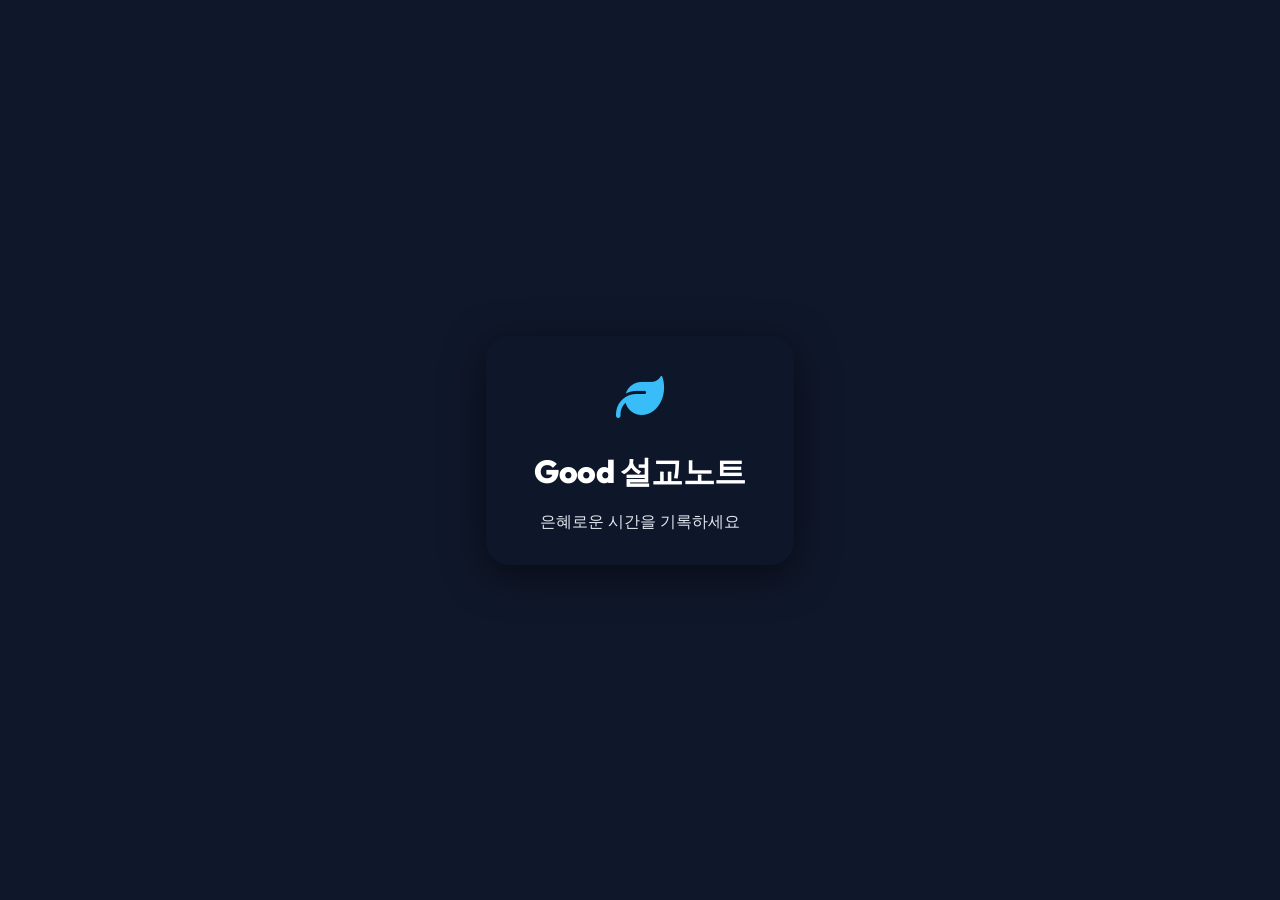
==== commit d86a8702: "Prepare safe hosting deployment assets" ====
--- a/index.html
+++ b/index.html
@@ -87,8 +87,8 @@
     <meta name="apple-mobile-web-app-capable" content="yes">
     <meta name="apple-mobile-web-app-status-bar-style" content="black-translucent">
     <meta name="apple-mobile-web-app-title" content="Good 설교노트">
-    <link rel="apple-touch-icon" href="icon-192.png">
-    <link rel="icon" type="image/png" href="icon-192.png">
+    <link rel="apple-touch-icon" href="icon.svg">
+    <link rel="icon" type="image/svg+xml" href="icon.svg">
 
     <!-- Chart.js for visitor graph -->
     <script src="https://cdn.jsdelivr.net/npm/chart.js"></script>
--- a/admin.css
+++ b/admin.css
@@ -0,0 +1 @@
+/* 관리자 화면은 공통 스타일(style.css)과 인라인 스타일을 사용합니다. */
